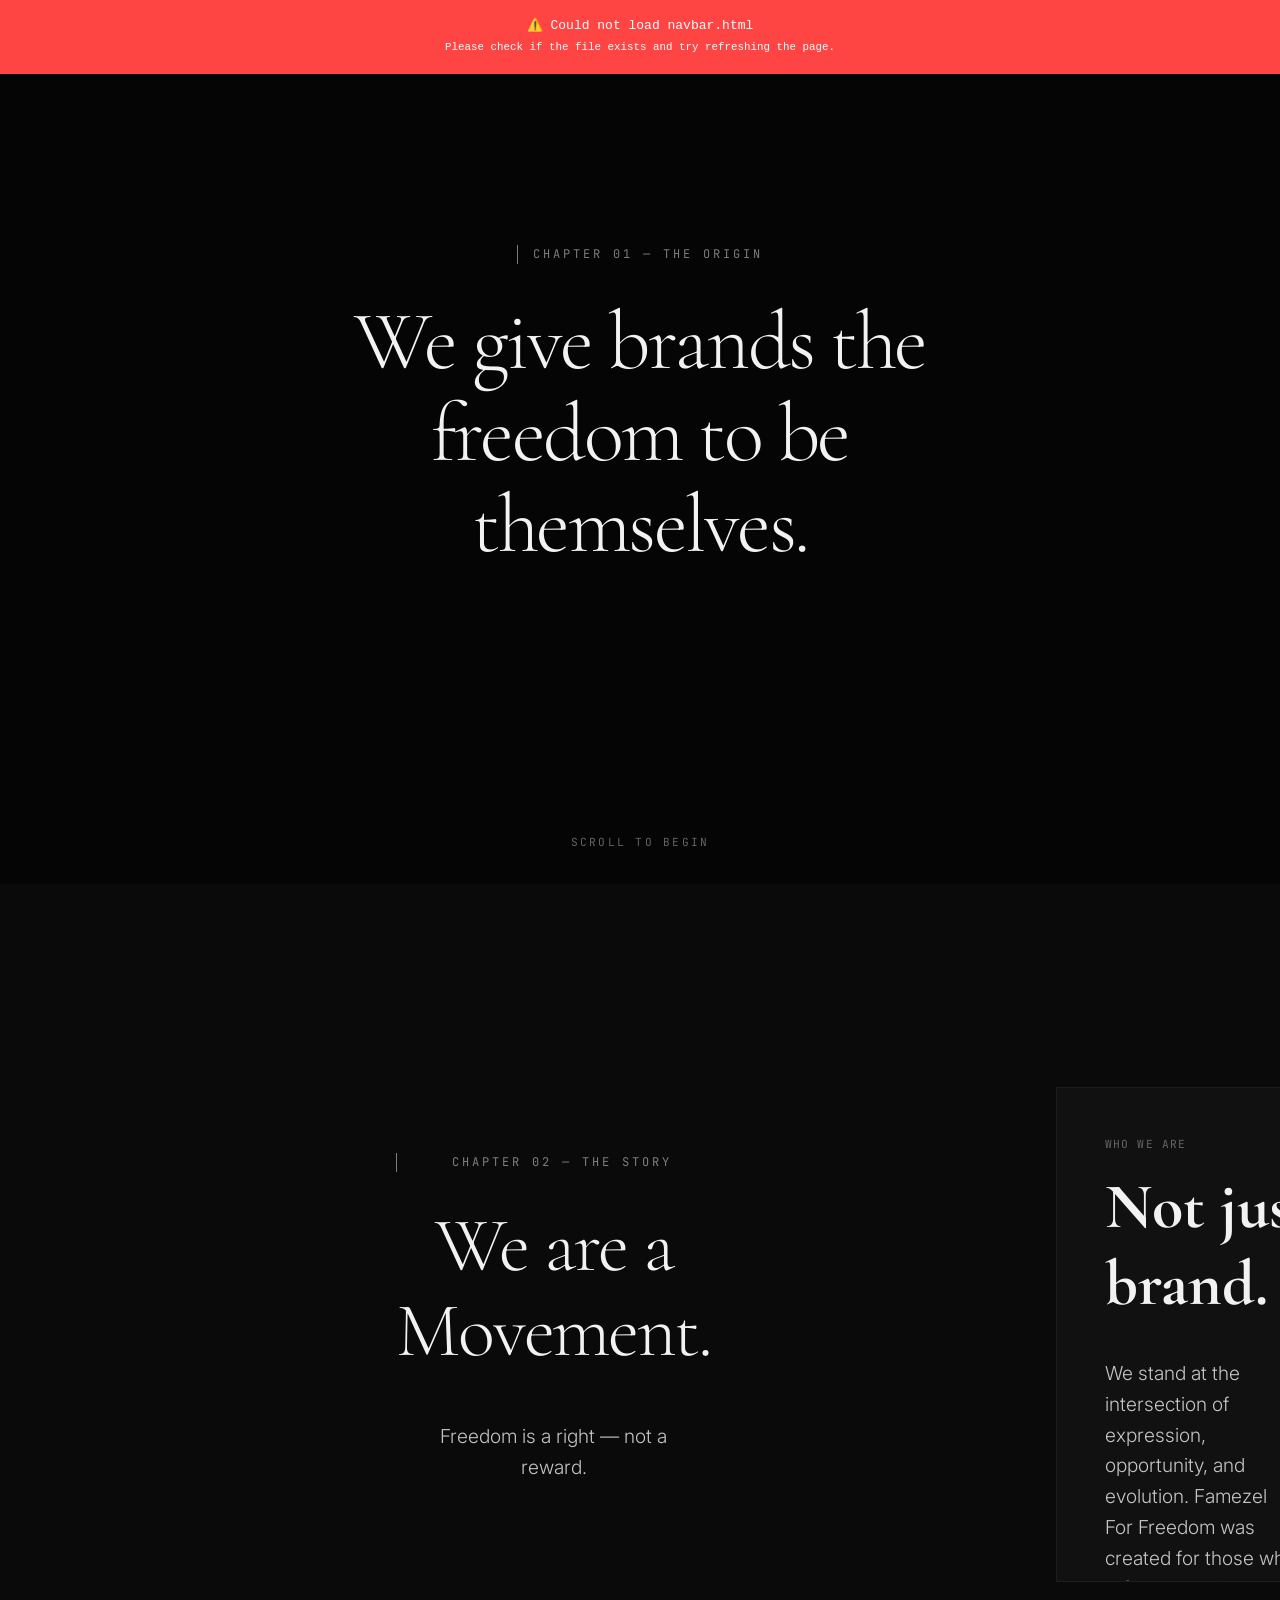
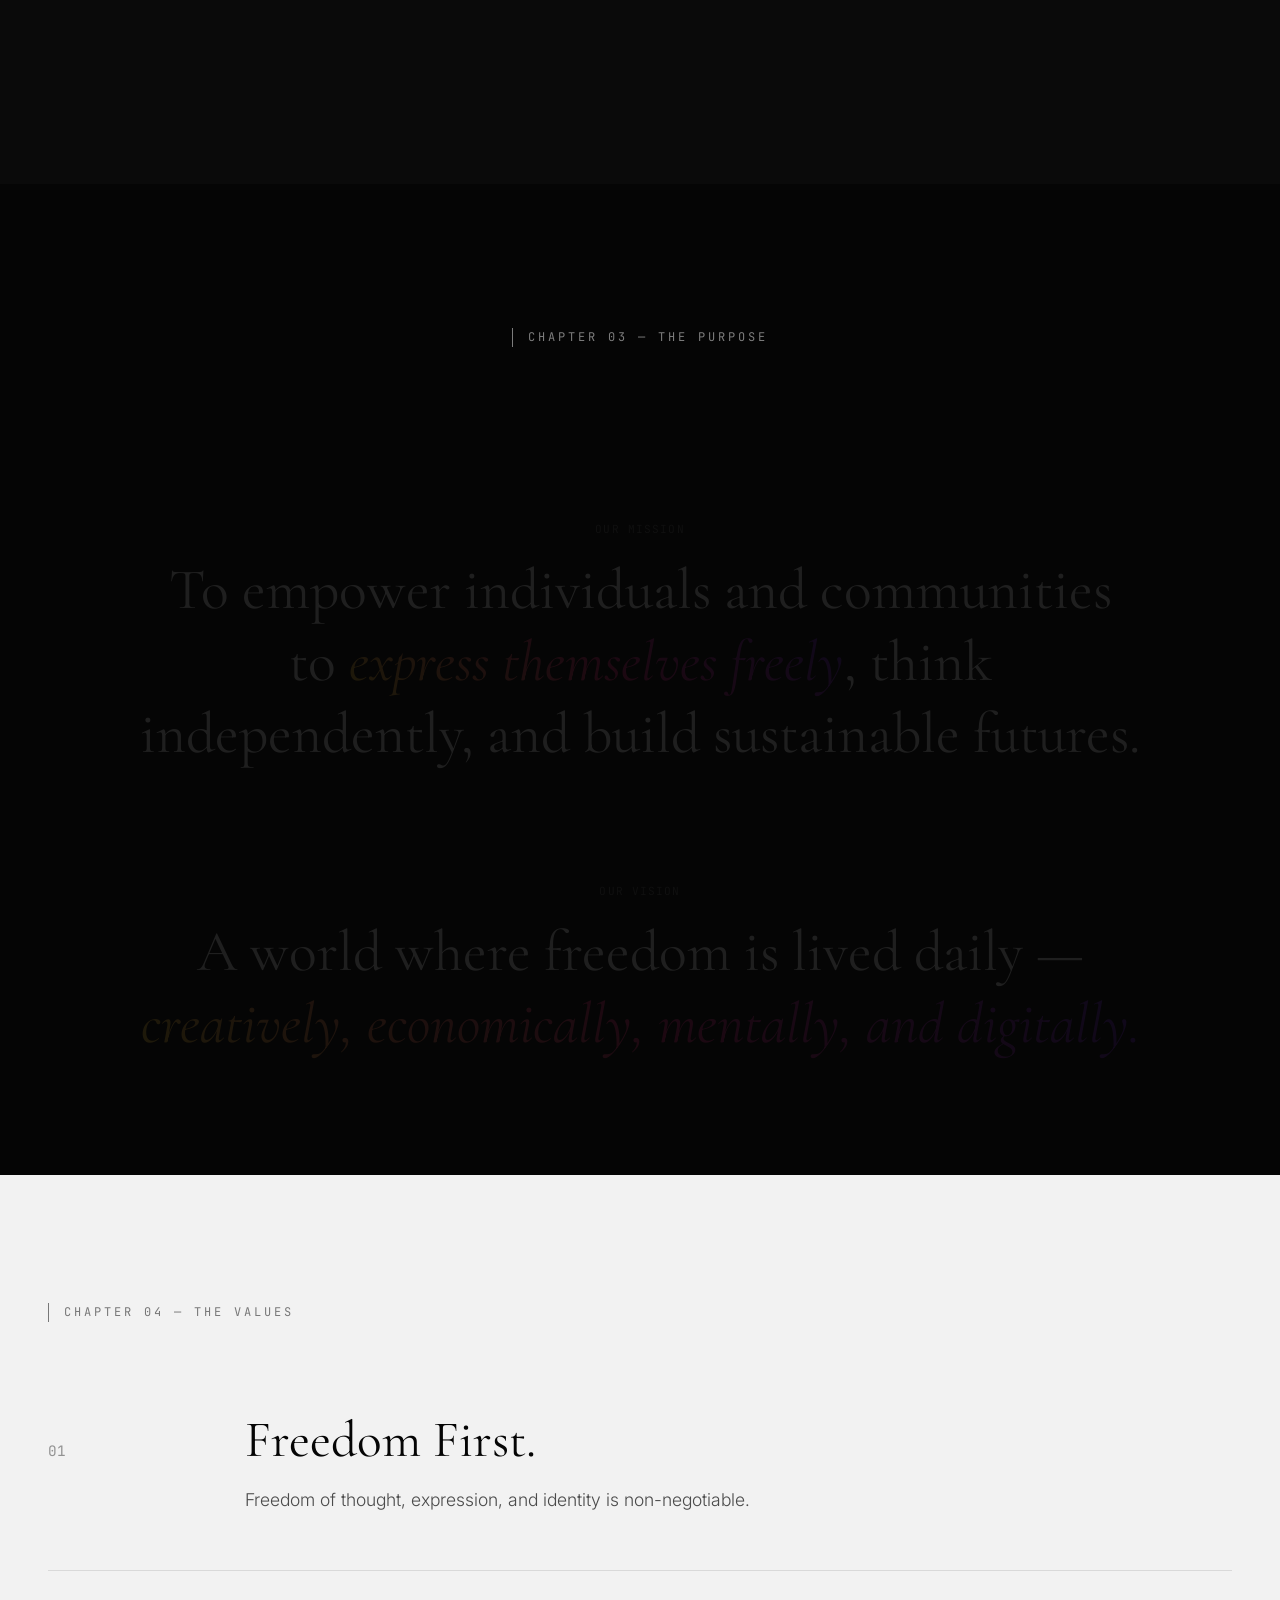
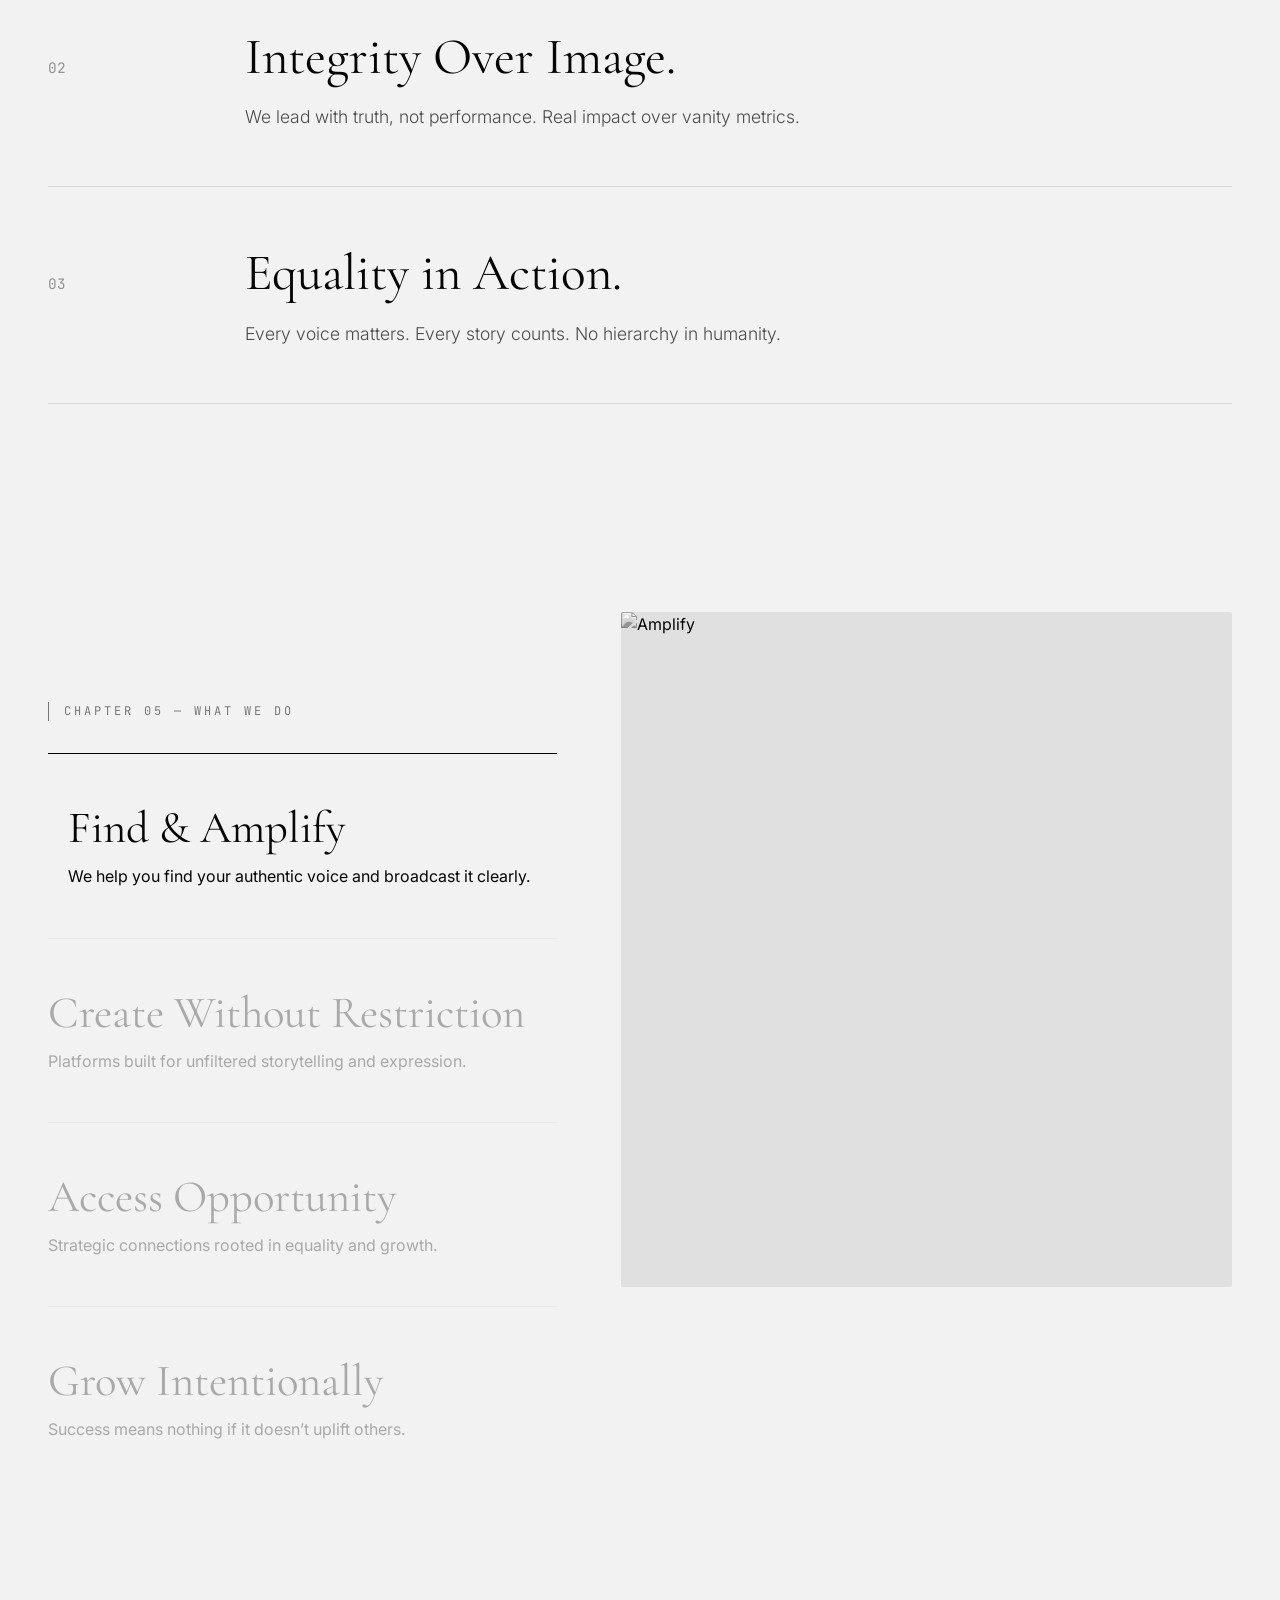
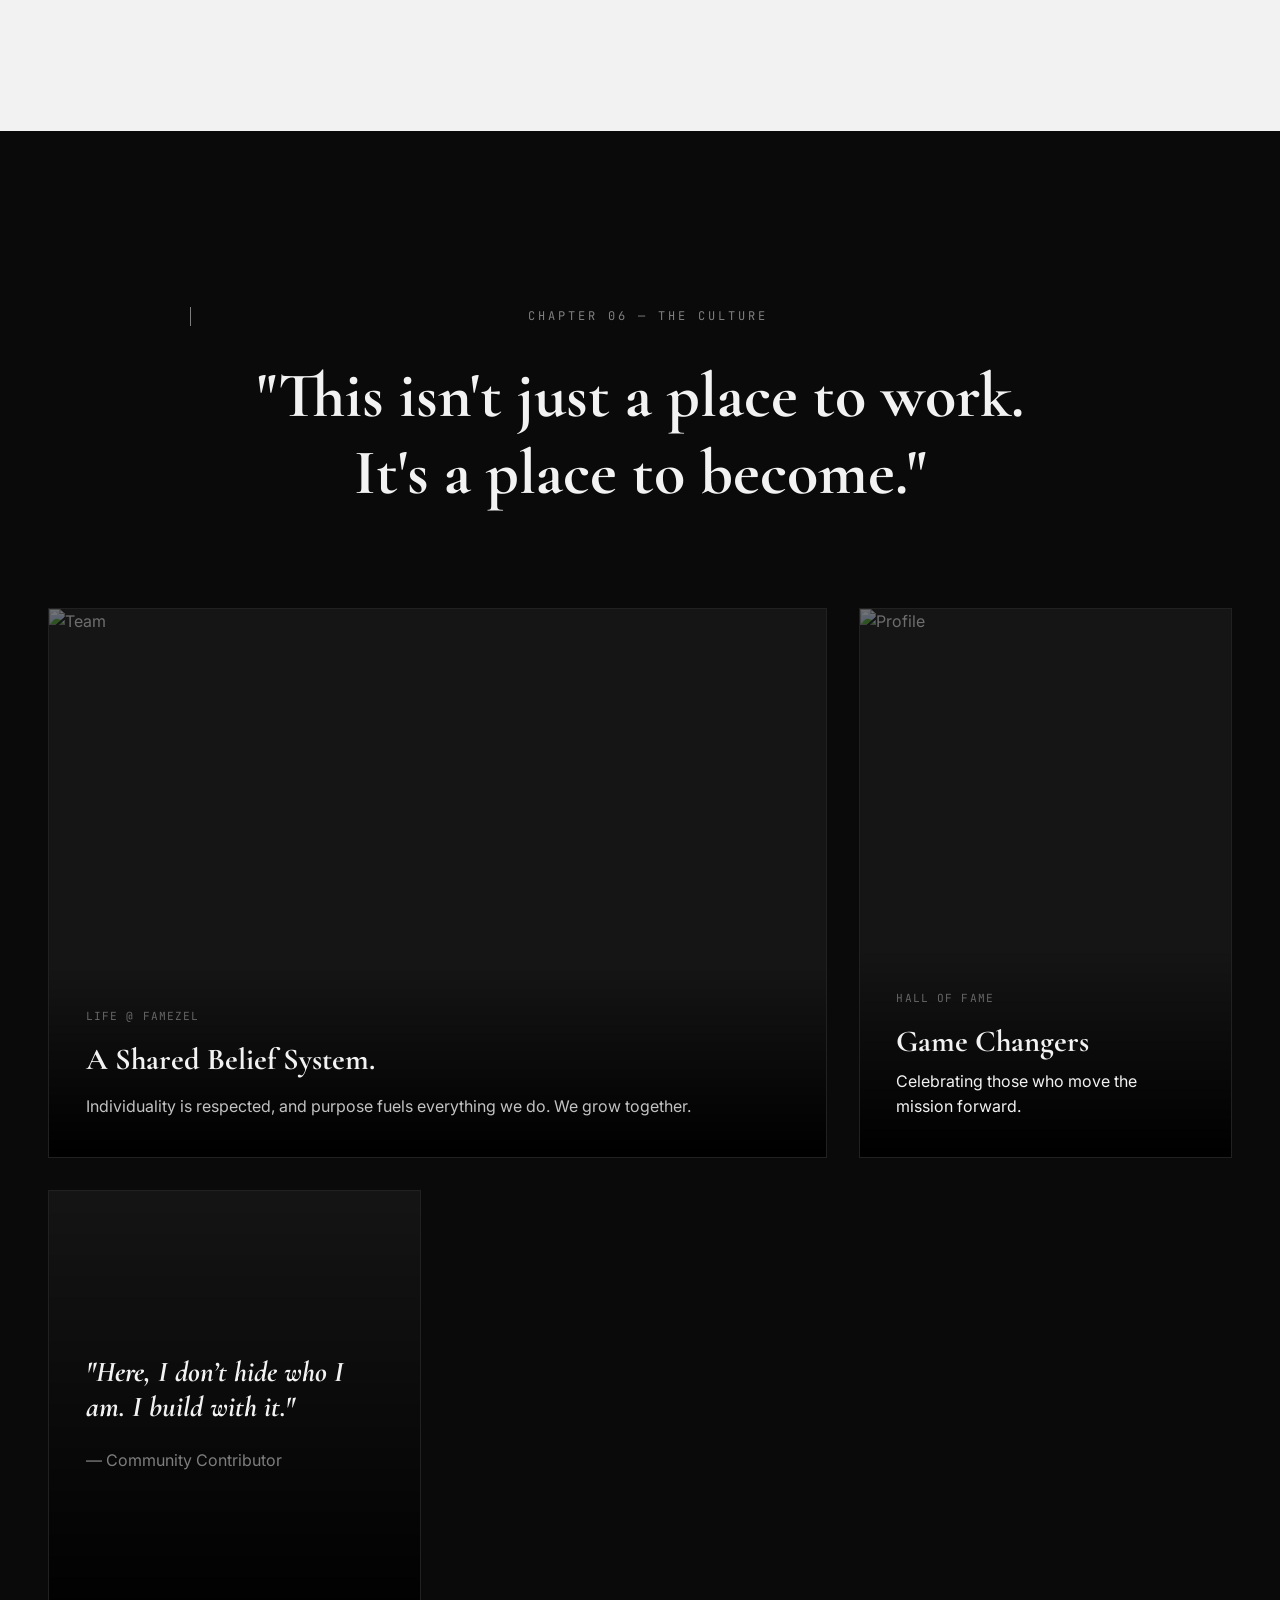
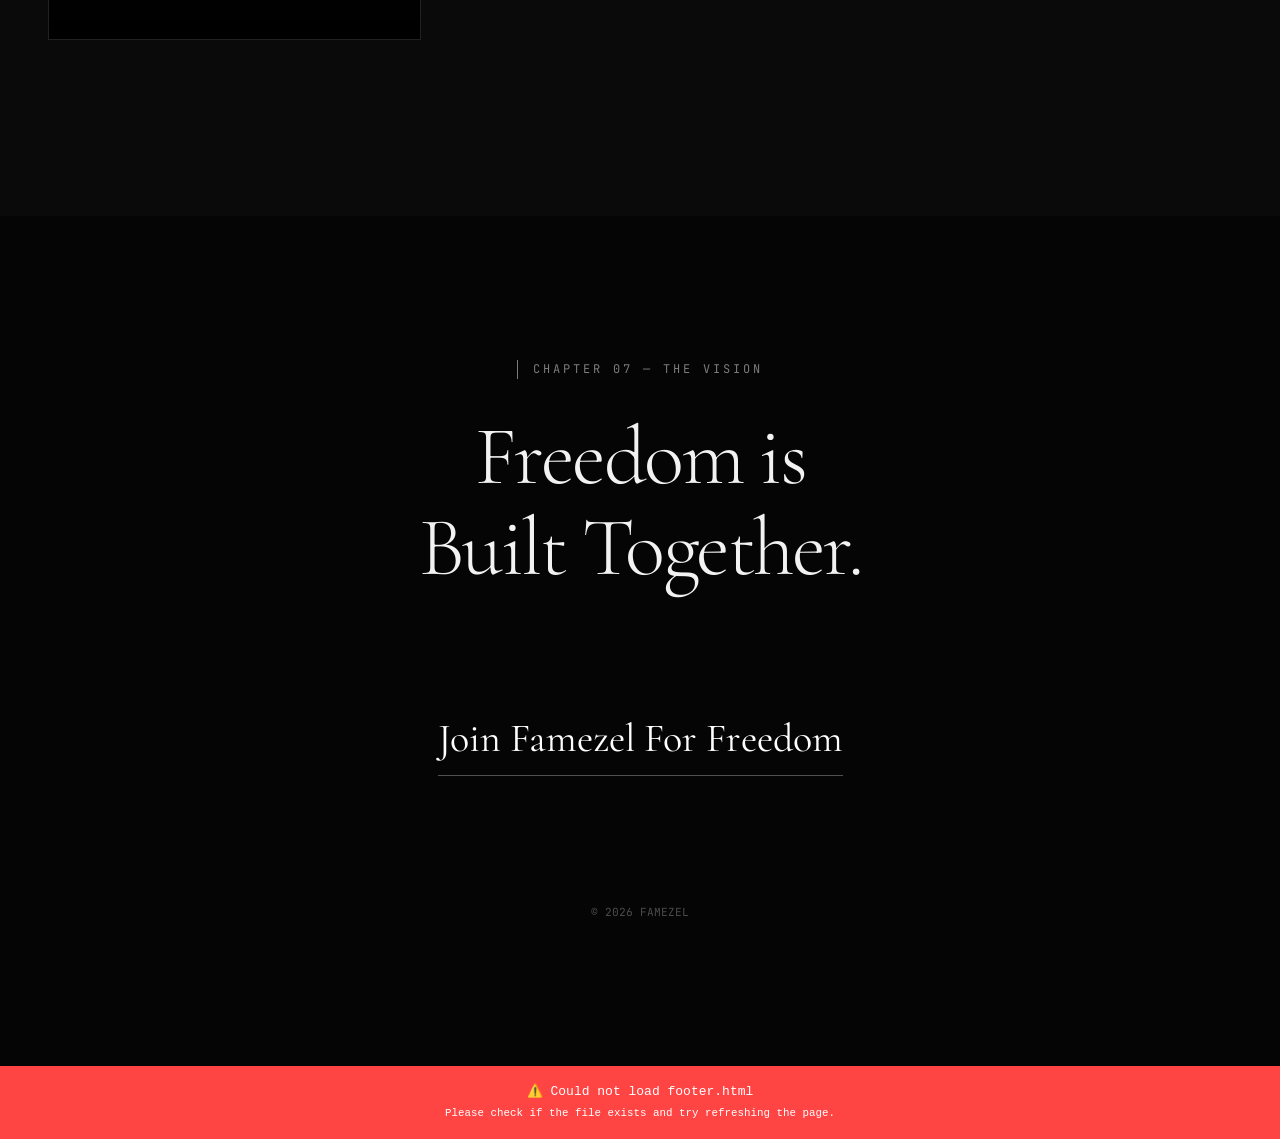
==== about.html @ 104a1f6f "Commit changes Initial website upload" ====
<!DOCTYPE html>
<html lang="en">
<head>
    <meta charset="UTF-8">
    <meta name="viewport" content="width=device-width, initial-scale=1.0">
    <title>About Us - FAMEZEL | For Freedom</title>
    <meta name="description" content="Discover Famezel's mission to empower brands with freedom of expression. Learn about our values, culture, and vision for authentic brand storytelling.">
    <meta name="keywords" content="FAMEZEL about, creative agency story, brand freedom, authentic storytelling, design philosophy, Ahmedabad creative studio">
    <meta name="author" content="FAMEZEL">
    <meta property="og:title" content="About Us - FAMEZEL | For Freedom">
    <meta property="og:description" content="Discover Famezel's mission to empower brands with freedom of expression. Learn about our values, culture, and vision for authentic brand storytelling.">
    <meta property="og:type" content="website">
    <meta property="og:url" content="https://famezel.com/About.html">
    <meta property="og:image" content="https://famezel.com/assets/og-image-about.jpg">
    <link rel="canonical" href="https://famezel.com/About.html">
    
    <!-- Unified CSS System -->
    <link rel="stylesheet" href="style.css">
    
    <!-- External Libraries -->
    <script src="https://cdnjs.cloudflare.com/ajax/libs/gsap/3.12.2/gsap.min.js"></script>
    <script src="https://cdnjs.cloudflare.com/ajax/libs/gsap/3.12.2/ScrollTrigger.min.js"></script>
    <script src="https://unpkg.com/split-type"></script>
    <script src="https://cdn.jsdelivr.net/gh/studio-freight/lenis@1.0.29/bundled/lenis.min.js"></script>
    
    <!-- Component System -->
    <script src="components.js" defer></script>

    <style>
        /* =========================================
           ABOUT PAGE SPECIFIC STYLES
           ========================================= */

        /* CH 01: HERO */
        .scene-hero { 
            min-height: 100vh;
            display: flex; 
            flex-direction: column; 
            justify-content: center; 
            align-items: center; 
            text-align: center; 
            padding: 8rem var(--gutter); 
            position: relative; 
            width: 100%;
        }

        .scroll-hint { 
            position: absolute; 
            bottom: 2rem; 
            font-family: var(--f-tech); 
            font-size: 0.7rem; 
            opacity: 0.4; 
            letter-spacing: 0.2em;
            animation: pulse 3s infinite; 
            left: 50%; 
            transform: translateX(-50%);
            width: 100%; 
            text-align: center;
        }

        @keyframes pulse { 
            0%, 100% { opacity: 0.2; } 
            50% { opacity: 0.6; } 
        }

        /* CH 02: STORY (HORIZONTAL SCROLL) */
        .scene-story {
            height: 100vh;
            width: 100%;
            overflow: hidden;
            background-color: var(--c-void-depth);
            display: flex; 
            align-items: center; 
            position: relative;
        }

        .story-track { 
            display: flex; 
            flex-wrap: nowrap; 
            height: 100%; 
            align-items: center; 
            will-change: transform; 
            padding-left: 15vw;
            padding-right: 15vw; 
        }
        
        .story-card {
            width: 60vw;
            max-width: 900px; 
            height: 60vh; 
            margin-right: 10vw;
            display: grid; 
            grid-template-columns: 1fr 1fr;
            background: #111; 
            border: 1px solid rgba(255,255,255,0.05);
            flex-shrink: 0; 
            position: relative; 
            overflow: hidden;
        }

        .story-card.intro { 
            width: 70vw; 
            background: transparent; 
            border: none; 
            grid-template-columns: 1fr; 
            text-align: center; 
            display: flex; 
            flex-direction: column; 
            justify-content: center; 
            align-items: center; 
        }
        
        .story-txt { 
            padding: 4rem; 
            display: flex; 
            flex-direction: column; 
            justify-content: center; 
            z-index: 2; 
            position: relative; 
        }

        .story-img-wrap { 
            position: relative; 
            width: 100%; 
            height: 100%; 
            overflow: hidden; 
        }

        .story-img { 
            width: 100%; 
            height: 100%; 
            object-fit: cover; 
            filter: grayscale(1) brightness(0.8) contrast(1.1); 
            opacity: 0.8; 
            transition: transform 1.5s var(--ease-cinematic), filter 1s ease; 
        }

        .story-card:hover .story-img { 
            transform: scale(1.05); 
            filter: grayscale(0) brightness(1); 
        }

        .tag { 
            font-family: var(--f-tech); 
            font-size: 0.7rem; 
            color: #666; 
            margin-bottom: 1rem; 
            display: block; 
            letter-spacing: 0.1em; 
        }

        /* CH 03: MISSION */
        .scene-mission {
            position: relative; 
            padding: 10rem var(--gutter); 
            background: var(--c-void);
            display: flex; 
            flex-direction: column; 
            align-items: center; 
            gap: 8rem;
        }

        .mission-block { 
            max-width: 1000px; 
            text-align: center; 
            opacity: 0.1; 
            transition: opacity 1s ease; 
            transform: translateY(30px); 
            width: 100%; 
        }

        .mission-block.active { 
            opacity: 1; 
            transform: translateY(0); 
        }

        .big-quote { 
            font-family: var(--f-header); 
            font-size: clamp(1.8rem, 4.5vw, 5rem); 
            line-height: 1.25; 
            color: #fff; 
        }

        .big-quote span { 
            background: var(--ig-gradient);
            -webkit-background-clip: text;
            -webkit-text-fill-color: transparent;
            background-clip: text;
            font-style: italic; 
        }

        /* LIGHT WRAPPER */
        .light-wrapper { 
            background-color: var(--c-paper); 
            color: var(--c-ink); 
            position: relative; 
            z-index: 2; 
        }

        /* CH 04: VALUES */
        .scene-values { 
            padding: 8rem var(--gutter); 
            position: relative; 
        }

        .value-list { 
            max-width: var(--site-width); 
            margin: 0 auto; 
        }

        .value-item {
            padding: 4rem 0; 
            border-bottom: 1px solid rgba(0,0,0,0.1);
            display: grid; 
            grid-template-columns: 0.5fr 3fr; 
            align-items: baseline;
            transition: all 0.4s ease; 
            cursor: default;
        }

        .value-item:hover { 
            transform: translateX(10px); 
        }

        .num { 
            font-family: var(--f-tech); 
            font-size: 0.9rem; 
            opacity: 0.4; 
        }

        .value-title { 
            font-family: var(--f-header); 
            font-size: clamp(2rem, 5vw, 4rem); 
            line-height: 1.2; 
            margin-bottom: 1rem; 
            font-weight: 400; 
        }

        .value-desc { 
            font-size: 1.1rem; 
            max-width: 600px; 
            opacity: 0.7; 
            line-height: 1.5; 
            font-weight: 300; 
        }

        /* CH 05: SERVICES */
        .scene-services { 
            padding: 5rem var(--gutter) 15rem var(--gutter); 
            position: relative; 
        }

        .service-layout { 
            display: grid; 
            grid-template-columns: 1fr 1.2fr; 
            gap: 4rem; 
            max-width: var(--site-width); 
            margin: 0 auto; 
        }

        .service-visuals { 
            position: sticky; 
            top: 15vh; 
            height: 75vh; 
            width: 100%; 
            background: #e0e0e0; 
            overflow: hidden; 
            border-radius: 2px; 
        }

        .service-img-target { 
            width: 100%; 
            height: 100%; 
            object-fit: cover; 
            filter: grayscale(1); 
            opacity: 0; 
            transform: scale(1.1); 
            transition: opacity 0.6s ease, transform 1.2s ease; 
            position: absolute; 
            top:0; 
            left:0; 
        }

        .service-img-target.active { 
            opacity: 1; 
            transform: scale(1); 
        }

        .service-list { 
            padding-top: 10vh; 
        }

        .service-row { 
            padding: 3rem 0; 
            border-top: 1px solid rgba(0,0,0,0.1); 
            cursor: pointer; 
            opacity: 0.3; 
            transition: all 0.4s ease; 
        }

        .service-row:hover, 
        .service-row.active { 
            opacity: 1; 
            padding-left: 20px; 
            border-top-color: #000; 
        }

        .service-row h3 { 
            font-family: var(--f-header); 
            font-size: clamp(1.8rem, 3.5vw, 3.2rem); 
            margin-bottom: 0.5rem; 
            font-weight: 400; 
            line-height: 1.2; 
        }

        /* CH 06: CULTURE */
        .scene-culture { 
            background: var(--c-void-depth); 
            color: var(--c-paper); 
            padding: 12rem var(--gutter); 
            position: relative; 
        }

        .culture-intro { 
            text-align: center; 
            margin-bottom: 6rem; 
            max-width: 900px; 
            margin-left: auto; 
            margin-right: auto; 
        }

        .culture-grid { 
            display: grid; 
            grid-template-columns: repeat(auto-fit, minmax(300px, 1fr)); 
            gap: 2rem; 
            max-width: var(--site-width); 
            margin: 0 auto; 
        }

        .culture-card {
            background: #151515; 
            position: relative; 
            overflow: hidden;
            border: 1px solid rgba(255,255,255,0.05); 
            min-height: 500px;
            display: flex; 
            flex-direction: column; 
            justify-content: flex-end;
            transition: border-color 0.3s;
        }

        .culture-card:hover { 
            border-color: rgba(255,255,255,0.2); 
        }

        .culture-card.large { 
            grid-column: span 2; 
            min-height: 600px; 
        }

        .culture-bg { 
            position: absolute; 
            top:0; 
            left:0; 
            width:100%; 
            height:100%; 
            object-fit: cover; 
            opacity: 0.4; 
            transition: transform 1s var(--ease-cinematic), opacity 0.3s; 
        }

        .culture-card:hover .culture-bg { 
            transform: scale(1.03); 
            opacity: 0.6; 
        }

        .culture-content { 
            position: relative; 
            z-index: 2; 
            padding: 2.5rem; 
            background: linear-gradient(to top, #000, transparent); 
        }

        .culture-content h3 { 
            font-family: var(--f-header); 
            font-size: 2rem; 
            margin-bottom: 0.5rem; 
            line-height: 1.2; 
        }

        /* CH 07: VISION */
        .scene-vision { 
            min-height: 90vh; 
            display: flex; 
            flex-direction: column; 
            justify-content: center; 
            align-items: center; 
            text-align: center; 
            padding: 4rem var(--gutter); 
        }

        .footer-link { 
            color: #fff; 
            font-family: var(--f-header); 
            font-size: clamp(2rem, 4vw, 2.5rem); 
            text-decoration: none; 
            border-bottom: 1px solid rgba(255,255,255,0.3); 
            padding-bottom: 5px; 
            transition: all 0.5s var(--ease-cinematic); 
            display: inline-block;
        }

        .footer-link:hover { 
            border-bottom-color: #fff; 
            opacity: 0.8; 
            letter-spacing: 0.05em; 
            font-style: italic; 
            background: var(--ig-gradient);
            -webkit-background-clip: text;
            -webkit-text-fill-color: transparent;
            background-clip: text;
        }

        /* =========================================
           COMPREHENSIVE RESPONSIVE DESIGN
           ========================================= */

        /* Small Mobile Devices (320px - 480px) */
        @media (max-width: 480px) {
            .scene-hero {
                min-height: 80vh;
                padding: 4rem 1rem;
            }
            
            /* Story Section - Stack Vertically on Mobile */
            .scene-story {
                height: auto; 
                min-height: auto;
                overflow: visible;
                display: block;
                padding: 3rem 1rem;
            }

            .story-track {
                flex-direction: column;
                padding-left: 0;
                padding-right: 0;
                height: auto;
                width: 100%;
                gap: 2.5rem;
                display: block; 
            }

            .story-card {
                width: 100%;
                max-width: 100%;
                height: auto;
                min-height: 50vh;
                margin-right: 0;
                margin-bottom: 2.5rem;
                grid-template-columns: 1fr;
                border: 1px solid rgba(255,255,255,0.1);
            }

            .story-card.intro { 
                width: 100%;
                margin-bottom: 2.5rem; 
                min-height: auto; 
            }

            .story-img-wrap { 
                height: 200px; 
                order: -1; 
            }

            .story-txt { 
                padding: 1.5rem; 
            }

            /* Mission */
            .scene-mission { 
                gap: 4rem; 
                padding: 4rem 1rem; 
            }

            /* Values */
            .value-item { 
                grid-template-columns: 1fr; 
                gap: 0.8rem; 
                padding: 2rem 0; 
            }

            .num { 
                margin-bottom: 0.4rem; 
            }

            .value-title {
                font-size: clamp(1.5rem, 6vw, 2.5rem);
            }

            .value-desc {
                font-size: 1rem;
                line-height: 1.4;
            }

            /* Services */
            .service-layout { 
                grid-template-columns: 1fr; 
            }

            .service-visuals { 
                display: none; 
            }

            .service-list { 
                padding-top: 0; 
            }

            .service-row { 
                padding-left: 0 !important; 
                padding: 2rem 0;
            }
            
            /* Culture */
            .scene-culture {
                padding: 6rem 1rem;
            }

            .culture-grid { 
                grid-template-columns: 1fr; 
                gap: 1.5rem;
            }

            .culture-card.large { 
                grid-column: span 1; 
                min-height: 350px; 
            }

            .culture-card { 
                min-height: 300px; 
            }

            .culture-content {
                padding: 1.5rem;
            }

            .culture-content h3 {
                font-size: 1.5rem;
            }

            /* Footer */
            .scene-vision { 
                min-height: 60vh;
                padding: 4rem 1rem;
            }
        }

        /* Standard Mobile (481px - 768px) */
        @media (min-width: 481px) and (max-width: 768px) {
            .scene-hero {
                min-height: 85vh;
                padding: 5rem 1.5rem;
            }
            
            /* Story Section - Stack Vertically on Mobile */
            .scene-story {
                height: auto; 
                min-height: auto;
                overflow: visible;
                display: block;
                padding: 4rem 1.5rem;
            }

            .story-track {
                flex-direction: column;
                padding-left: 0;
                padding-right: 0;
                height: auto;
                width: 100%;
                gap: 3rem;
                display: block; 
            }

            .story-card {
                width: 100%;
                max-width: 100%;
                height: auto;
                min-height: 55vh;
                margin-right: 0;
                margin-bottom: 3rem;
                grid-template-columns: 1fr;
                border: 1px solid rgba(255,255,255,0.1);
            }

            .story-card.intro { 
                width: 100%;
                margin-bottom: 3rem; 
                min-height: auto; 
            }

            .story-img-wrap { 
                height: 250px; 
                order: -1; 
            }

            .story-txt { 
                padding: 2rem; 
            }

            /* Mission */
            .scene-mission { 
                gap: 5rem; 
                padding: 6rem 1.5rem; 
            }

            /* Values */
            .value-item { 
                grid-template-columns: 1fr; 
                gap: 1rem; 
                padding: 2.5rem 0; 
            }

            .num { 
                margin-bottom: 0.5rem; 
            }

            .value-title {
                font-size: clamp(1.8rem, 5vw, 3rem);
            }

            .value-desc {
                font-size: 1.05rem;
                line-height: 1.5;
            }

            /* Services */
            .service-layout { 
                grid-template-columns: 1fr; 
            }

            .service-visuals { 
                display: none; 
            }

            .service-list { 
                padding-top: 0; 
            }

            .service-row { 
                padding-left: 0 !important; 
                padding: 2.5rem 0;
            }
            
            /* Culture */
            .scene-culture {
                padding: 8rem 1.5rem;
            }

            .culture-grid { 
                grid-template-columns: 1fr; 
                gap: 2rem;
            }

            .culture-card.large { 
                grid-column: span 1; 
                min-height: 400px; 
            }

            .culture-card { 
                min-height: 350px; 
            }

            .culture-content {
                padding: 2rem;
            }

            .culture-content h3 {
                font-size: 1.7rem;
            }

            /* Footer */
            .scene-vision { 
                min-height: 65vh;
                padding: 6rem 1.5rem;
            }
        }

        /* Tablets Portrait (769px - 1024px) */
        @media (min-width: 769px) and (max-width: 1024px) {
            .scene-hero {
                min-height: 88vh;
                padding: 6rem 2rem;
            }
            
            /* Story Section - Stack Vertically on Mobile */
            .scene-story {
                height: auto; 
                min-height: auto;
                overflow: visible;
                display: block;
                padding: 5rem 2rem;
            }

            .story-track {
                flex-direction: column;
                padding-left: 0;
                padding-right: 0;
                height: auto;
                width: 100%;
                gap: 3.5rem;
                display: block; 
            }

            .story-card {
                width: 100%;
                max-width: 100%;
                height: auto;
                min-height: 58vh;
                margin-right: 0;
                margin-bottom: 3.5rem;
                grid-template-columns: 1fr;
                border: 1px solid rgba(255,255,255,0.1);
            }

            .story-card.intro { 
                width: 100%;
                margin-bottom: 3.5rem; 
                min-height: auto; 
            }

            .story-img-wrap { 
                height: 280px; 
                order: -1; 
            }

            .story-txt { 
                padding: 2.5rem; 
            }

            /* Mission */
            .scene-mission { 
                gap: 6rem; 
                padding: 8rem 2rem; 
            }

            /* Values */
            .value-item { 
                grid-template-columns: 1fr; 
                gap: 1.2rem; 
                padding: 3rem 0; 
            }

            .num { 
                margin-bottom: 0.6rem; 
            }

            .value-title {
                font-size: clamp(2rem, 4.5vw, 3.5rem);
            }

            .value-desc {
                font-size: 1.08rem;
                line-height: 1.5;
            }

            /* Services */
            .service-layout { 
                grid-template-columns: 1fr; 
            }

            .service-visuals { 
                display: none; 
            }

            .service-list { 
                padding-top: 0; 
            }

            .service-row { 
                padding-left: 0 !important; 
                padding: 2.8rem 0;
            }
            
            /* Culture */
            .scene-culture {
                padding: 10rem 2rem;
            }

            .culture-grid { 
                grid-template-columns: repeat(2, 1fr); 
                gap: 2.5rem;
            }

            .culture-card.large { 
                grid-column: span 2; 
                min-height: 450px; 
            }

            .culture-card { 
                min-height: 380px; 
            }

            .culture-content {
                padding: 2.2rem;
            }

            .culture-content h3 {
                font-size: 1.8rem;
            }

            /* Footer */
            .scene-vision { 
                min-height: 70vh;
                padding: 8rem 2rem;
            }
        }

        /* Tablets Landscape & Small Laptops (1025px - 1440px) */
        @media (min-width: 1025px) and (max-width: 1440px) {
            .scene-hero {
                min-height: 90vh;
                padding: 7rem 3rem;
            }
            
            /* Story Section - Horizontal scroll enabled */
            .scene-story {
                height: 100vh;
                overflow: hidden;
                display: flex;
                padding: 0;
            }

            .story-track {
                display: flex;
                flex-wrap: nowrap;
                height: 100%;
                align-items: center;
                padding-left: 12vw;
                padding-right: 12vw;
            }

            .story-card {
                width: 55vw;
                max-width: 800px;
                height: 55vh;
                margin-right: 8vw;
                grid-template-columns: 1fr 1fr;
                margin-bottom: 0;
            }

            .story-card.intro { 
                width: 65vw;
                grid-template-columns: 1fr;
                margin-bottom: 0;
            }

            .story-img-wrap { 
                height: 100%; 
                order: 0; 
            }

            .story-txt { 
                padding: 3rem; 
            }

            /* Mission */
            .scene-mission { 
                gap: 7rem; 
                padding: 9rem 3rem; 
            }

            /* Values */
            .value-item { 
                grid-template-columns: 0.5fr 3fr; 
                gap: 2rem; 
                padding: 3.5rem 0; 
            }

            .num { 
                margin-bottom: 0; 
            }

            .value-title {
                font-size: clamp(2.2rem, 4vw, 3.8rem);
            }

            .value-desc {
                font-size: 1.1rem;
                line-height: 1.5;
            }

            /* Services */
            .service-layout { 
                grid-template-columns: 1fr 1.2fr; 
            }

            .service-visuals { 
                display: block; 
            }

            .service-list { 
                padding-top: 10vh; 
            }

            .service-row { 
                padding: 3rem 0;
            }
            
            /* Culture */
            .scene-culture {
                padding: 11rem 3rem;
            }

            .culture-grid { 
                grid-template-columns: repeat(auto-fit, minmax(280px, 1fr)); 
                gap: 2rem;
            }

            .culture-card.large { 
                grid-column: span 2; 
                min-height: 550px; 
            }

            .culture-card { 
                min-height: 450px; 
            }

            .culture-content {
                padding: 2.3rem;
            }

            .culture-content h3 {
                font-size: 1.9rem;
            }

            /* Footer */
            .scene-vision { 
                min-height: 75vh;
                padding: 9rem 3rem;
            }
        }

        /* Large Desktops & Wide Screens (1441px+) */
        @media (min-width: 1441px) {
            .scene-hero {
                min-height: 100vh;
                padding: 8rem 4rem;
            }
            
            /* Story Section - Full horizontal scroll */
            .scene-story {
                height: 100vh;
                overflow: hidden;
                display: flex;
                padding: 0;
            }

            .story-track {
                display: flex;
                flex-wrap: nowrap;
                height: 100%;
                align-items: center;
                padding-left: 15vw;
                padding-right: 15vw;
            }

            .story-card {
                width: 60vw;
                max-width: 900px;
                height: 60vh;
                margin-right: 10vw;
                grid-template-columns: 1fr 1fr;
                margin-bottom: 0;
            }

            .story-card.intro { 
                width: 70vw;
                grid-template-columns: 1fr;
                margin-bottom: 0;
            }

            .story-img-wrap { 
                height: 100%; 
                order: 0; 
            }

            .story-txt { 
                padding: 4rem; 
            }

            /* Mission */
            .scene-mission { 
                gap: 8rem; 
                padding: 10rem 4rem; 
            }

            /* Values */
            .value-item { 
                grid-template-columns: 0.5fr 3fr; 
                gap: 2rem; 
                padding: 4rem 0; 
            }

            .num { 
                margin-bottom: 0; 
            }

            .value-title {
                font-size: clamp(2.5rem, 4vw, 4rem);
            }

            .value-desc {
                font-size: 1.1rem;
                line-height: 1.5;
            }

            /* Services */
            .service-layout { 
                grid-template-columns: 1fr 1.2fr; 
            }

            .service-visuals { 
                display: block; 
            }

            .service-list { 
                padding-top: 10vh; 
            }

            .service-row { 
                padding: 3rem 0;
            }
            
            /* Culture */
            .scene-culture {
                padding: 12rem 4rem;
            }

            .culture-grid { 
                grid-template-columns: repeat(auto-fit, minmax(300px, 1fr)); 
                gap: 2rem;
            }

            .culture-card.large { 
                grid-column: span 2; 
                min-height: 600px; 
            }

            .culture-card { 
                min-height: 500px; 
            }

            .culture-content {
                padding: 2.5rem;
            }

            .culture-content h3 {
                font-size: 2rem;
            }

            /* Footer */
            .scene-vision { 
                min-height: 80vh;
                padding: 10rem 4rem;
            }
        }

        /* Legacy Support - MOBILE RESPONSIVE */
        @media (max-width: 1024px) {
            /* Story Section - Stack Vertically on Mobile */
            .scene-story {
                height: auto; 
                min-height: auto;
                overflow: visible;
                display: block;
                padding: 4rem var(--gutter);
            }

            .story-track {
                flex-direction: column;
                padding-left: 0;
                padding-right: 0;
                height: auto;
                width: 100%;
                gap: 4rem;
                display: block; 
            }

            .story-card {
                width: 100%;
                max-width: 100%;
                height: auto;
                min-height: 60vh;
                margin-right: 0;
                margin-bottom: 4rem;
                grid-template-columns: 1fr;
                border: 1px solid rgba(255,255,255,0.1);
            }

            .story-card.intro { 
                width: 100%;
                margin-bottom: 4rem; 
                min-height: auto; 
            }

            .story-img-wrap { 
                height: 300px; 
                order: -1; 
            }

            .story-txt { 
                padding: 2rem; 
            }

            /* Mission */
            .scene-mission { 
                gap: 6rem; 
                padding: 6rem var(--gutter); 
            }

            /* Values */
            .value-item { 
                grid-template-columns: 1fr; 
                gap: 1rem; 
                padding: 3rem 0; 
            }

            .num { 
                margin-bottom: 0.5rem; 
            }

            /* Services */
            .service-layout { 
                grid-template-columns: 1fr; 
            }

            .service-visuals { 
                display: none; 
            }

            .service-list { 
                padding-top: 0; 
            }

            .service-row { 
                padding-left: 0 !important; 
            }
            
            /* Culture */
            .culture-grid { 
                grid-template-columns: 1fr; 
            }

            .culture-card.large { 
                grid-column: span 1; 
                min-height: 450px; 
            }

            .culture-card { 
                min-height: 400px; 
            }

            /* Footer */
            .scene-vision { 
                min-height: 70vh; 
            }
        }
    </style>
</head>
<body>

    <canvas id="dust-canvas"></canvas>

    <main>

        <section class="scene-hero" id="hero">
            <div class="chapter-marker">Chapter 01 — The Origin</div>
            <h1 class="h-hero split-lines parallax-text">We give brands the<br>freedom to be<br>themselves.</h1>
            <div class="p-lead fade-up" style="margin-top: 2rem;">
                <p>Famezel For Freedom exists to challenge limits, unlock voices, and build a future where identity, creativity, and purpose are never compromised.</p>
            </div>
            <div class="scroll-hint">SCROLL TO BEGIN</div>
        </section>

        <section class="scene-story" id="story">
            <div class="story-track">
                <div class="story-card intro">
                    <div>
                        <div class="chapter-marker">Chapter 02 — The Story</div>
                        <h2 class="h-hero" style="font-size: clamp(3rem, 6vw, 5rem);">We are a<br>Movement.</h2>
                        <p class="p-lead" style="margin: 2rem auto;">Freedom is a right — not a reward.</p>
                    </div>
                </div>
                <div class="story-card">
                    <div class="story-txt">
                        <span class="tag">WHO WE ARE</span>
                        <h3 class="h-sub">Not just a brand.</h3>
                        <p class="p-lead" style="margin:0;">We stand at the intersection of expression, opportunity, and evolution. Famezel For Freedom was created for those who refuse to shrink themselves to fit broken systems.</p>
                    </div>
                    <div class="story-img-wrap">
                        <img src="https://images.unsplash.com/photo-1515462277126-2dd0c162007a?q=80&w=2576&auto=format&fit=crop" class="story-img" alt="Who We Are">
                    </div>
                </div>
                <div class="story-card">
                    <div class="story-txt">
                        <span class="tag">THE JOURNEY</span>
                        <h3 class="h-sub">It started as a question.</h3>
                        <p class="p-lead" style="margin:0;">Why do so many voices go unheard? Why is creativity boxed in? What began as an idea grew into a purpose-driven movement where authenticity is currency.</p>
                    </div>
                    <div class="story-img-wrap">
                        <img src="https://images.unsplash.com/photo-1470115636492-6d2b56f9146d?q=80&w=2670&auto=format&fit=crop" class="story-img" alt="The Journey">
                    </div>
                </div>
            </div>
        </section>

        <section class="scene-mission">
            <div class="chapter-marker">Chapter 03 — The Purpose</div>
            <div class="mission-block">
                <span class="tag">OUR MISSION</span>
                <p class="big-quote">To empower individuals and communities to <span>express themselves freely</span>, think independently, and build sustainable futures.</p>
            </div>
            <div class="mission-block">
                <span class="tag">OUR VISION</span>
                <p class="big-quote">A world where freedom is lived daily — <span>creatively, economically, mentally, and digitally.</span></p>
            </div>
        </section>

        <div class="light-wrapper" id="light-zone">
            
            <section class="scene-values" id="values">
                <div class="chapter-marker" style="color: #000; border-color: #000;">Chapter 04 — The Values</div>
                <div class="value-list">
                    <div class="value-item">
                        <div class="num">01</div>
                        <div>
                            <h3 class="value-title">Freedom First.</h3>
                            <p class="value-desc">Freedom of thought, expression, and identity is non-negotiable.</p>
                        </div>
                    </div>
                    <div class="value-item">
                        <div class="num">02</div>
                        <div>
                            <h3 class="value-title">Integrity Over Image.</h3>
                            <p class="value-desc">We lead with truth, not performance. Real impact over vanity metrics.</p>
                        </div>
                    </div>
                    <div class="value-item">
                        <div class="num">03</div>
                        <div>
                            <h3 class="value-title">Equality in Action.</h3>
                            <p class="value-desc">Every voice matters. Every story counts. No hierarchy in humanity.</p>
                        </div>
                    </div>
                </div>
            </section>

            <section class="scene-services" id="services">
                <div class="service-layout">
                    <div class="service-list">
                        <div class="chapter-marker" style="color: #000; border-color: #000;">Chapter 05 — What We Do</div>
                        <div class="service-row active" onmouseenter="changeImage(0)">
                            <h3>Find & Amplify</h3>
                            <p>We help you find your authentic voice and broadcast it clearly.</p>
                        </div>
                        <div class="service-row" onmouseenter="changeImage(1)">
                            <h3>Create Without Restriction</h3>
                            <p>Platforms built for unfiltered storytelling and expression.</p>
                        </div>
                        <div class="service-row" onmouseenter="changeImage(2)">
                            <h3>Access Opportunity</h3>
                            <p>Strategic connections rooted in equality and growth.</p>
                        </div>
                        <div class="service-row" onmouseenter="changeImage(3)">
                            <h3>Grow Intentionally</h3>
                            <p>Success means nothing if it doesn’t uplift others.</p>
                        </div>
                    </div>
                    <div class="service-visuals">
                        <img src="https://images.unsplash.com/photo-1493612276216-ee3925520721?q=80&w=2564&auto=format&fit=crop" class="service-img-target active" id="img-0" alt="Amplify">
                        <img src="https://images.unsplash.com/photo-1598301257982-0cf014dccca9?q=80&w=2574&auto=format&fit=crop" class="service-img-target" id="img-1" alt="Create">
                        <img src="https://images.unsplash.com/photo-1497366216548-37526070297c?q=80&w=2669&auto=format&fit=crop" class="service-img-target" id="img-2" alt="Access">
                        <img src="https://images.unsplash.com/photo-1518531933037-91b2f5f229cc?q=80&w=2574&auto=format&fit=crop" class="service-img-target" id="img-3" alt="Grow">
                    </div>
                </div>
            </section>
        </div>

        <section class="scene-culture" id="culture">
            <div class="culture-intro">
                <div class="chapter-marker">Chapter 06 — The Culture</div>
                <h2 class="h-sub">"This isn't just a place to work.<br>It's a place to become."</h2>
            </div>
            <div class="culture-grid">
                <div class="culture-card large">
                    <img src="https://images.unsplash.com/photo-1522071820081-009f0129c71c?q=80&w=2670&auto=format&fit=crop" class="culture-bg" alt="Team">
                    <div class="culture-content">
                        <span class="tag">LIFE @ FAMEZEL</span>
                        <h3>A Shared Belief System.</h3>
                        <p style="margin-top: 1rem; opacity: 0.8;">Individuality is respected, and purpose fuels everything we do. We grow together.</p>
                    </div>
                </div>
                <div class="culture-card">
                    <img src="https://images.unsplash.com/photo-1535713875002-d1d0cf377fde?q=80&w=2680&auto=format&fit=crop" class="culture-bg" alt="Profile">
                    <div class="culture-content">
                        <span class="tag">HALL OF FAME</span>
                        <h3>Game Changers</h3>
                        <p>Celebrating those who move the mission forward.</p>
                    </div>
                </div>
                <div class="culture-card">
                    <div class="culture-content" style="height: 100%; display: flex; flex-direction: column; justify-content: center;">
                        <h3 style="font-style: italic; font-family: var(--f-header); font-size: 1.8rem; line-height: 1.2;">"Here, I don’t hide who I am. I build with it."</h3>
                        <p style="margin-top: 1rem; opacity: 0.5;">— Community Contributor</p>
                    </div>
                </div>
            </div>
        </section>

        <section class="scene-vision">
            <div class="chapter-marker">Chapter 07 — The Vision</div>
            <h2 class="h-hero split-lines">Freedom is<br>Built Together.</h2>
            <div style="margin-top: 4rem;">
                <a href="contact.html" class="footer-link">Join Famezel For Freedom</a>
            </div>
            <div style="margin-top: 8rem; font-size: 0.7rem; opacity: 0.3; font-family: var(--f-tech);">© 2026 FAMEZEL</div>
        </section>

    </main>

    <!-- Common JavaScript -->
    <script src="common.js"></script>

    <!-- Page-specific JavaScript -->
    <script>
        // About Page Specific Functionality
        document.addEventListener('DOMContentLoaded', function() {
            
            // Color swapping for light section
            ScrollTrigger.create({
                trigger: ".light-wrapper",
                start: "top 50px",
                end: "bottom 50px",
                onEnter: () => setDarkNav(),
                onLeave: () => setLightNav(),
                onEnterBack: () => setDarkNav(),
                onLeaveBack: () => setLightNav()
            });

            function setDarkNav() {
                gsap.to(".site-header", { mixBlendMode: "normal", duration: 0.3 });
                gsap.to([".logo", ".menu-btn"], { color: "#000", duration: 0.3 });
                gsap.to(".bar", { backgroundColor: "#000", duration: 0.3 });
            }

            function setLightNav() {
                gsap.to(".site-header", { mixBlendMode: "difference", duration: 0.3 });
                gsap.to([".logo", ".menu-btn"], { color: "#fff", duration: 0.3 });
                gsap.to(".bar", { backgroundColor: "#fff", duration: 0.3 });
            }

            // Horizontal scroll for story section (desktop only)
            ScrollTrigger.matchMedia({
                "(min-width: 900px)": function() {
                    const track = document.querySelector(".story-track");
                    const cards = gsap.utils.toArray(".story-card");
                    
                    const getTotalWidth = () => {
                        let width = 0;
                        cards.forEach(card => width += card.offsetWidth);
                        width += (cards.length - 1) * (window.innerWidth * 0.1); 
                        return width - window.innerWidth + (window.innerWidth * 0.3); 
                    };

                    gsap.to(track, {
                        x: () => -getTotalWidth(), 
                        ease: "none",
                        scrollTrigger: {
                            trigger: ".scene-story",
                            pin: true,
                            scrub: 1,
                            start: "top top",
                            end: () => "+=" + getTotalWidth(),
                            invalidateOnRefresh: true
                        }
                    });
                }
            });

            // Mission blocks fade in
            gsap.utils.toArray(".mission-block").forEach(block => {
                ScrollTrigger.create({ 
                    trigger: block, 
                    start: "top 75%", 
                    toggleClass: "active" 
                });
            });

            // Services hover functionality
            const images = document.querySelectorAll(".service-img-target");
            const rows = document.querySelectorAll(".service-row");
            
            window.changeImage = function(index) {
                images.forEach(img => img.classList.remove('active'));
                rows.forEach(row => row.classList.remove('active'));
                if(images[index]) images[index].classList.add('active');
                if(rows[index]) rows[index].classList.add('active');
            };

            // Hero parallax
            document.addEventListener("mousemove", (e) => {
                const x = (e.clientX / window.innerWidth - 0.5) * 20;
                const y = (e.clientY / window.innerHeight - 0.5) * 20;
                gsap.to(".parallax-text", { 
                    x: x, 
                    y: y, 
                    duration: 1, 
                    ease: "power2.out" 
                });
            });
        });
    </script>
</body>
</html>
---- style.css ----
/* =========================================
   FAMEZEL GLOBAL DESIGN SYSTEM
   UNIFIED ACROSS ALL PAGES
   ========================================= */

/* Font Loading - Centralized */
@import url('https://fonts.googleapis.com/css2?family=Cormorant+Garamond:ital,wght@0,300;0,400;0,600;1,400&family=Inter:wght@300;400;500;700&family=JetBrains+Mono:wght@100;400&display=swap');

/* CSS Variables - Master Design System */
:root {
    /* Colors - Void Theme */
    --c-void: #050505;
    --c-void-depth: #0a0a0a;
    --c-paper: #F2F2F2;
    --c-ink: #050505;
    --c-accent: #ee2a7b;

    /* The Instagram Creator Gradient */
    --ig-gradient: linear-gradient(45deg, #f9ce34, #ee2a7b, #6228d7);
    --ig-gradient-glow: linear-gradient(45deg, rgba(249, 206, 52, 0.3), rgba(238, 42, 123, 0.3), rgba(98, 40, 215, 0.3));

    /* Typography */
    --f-header: 'Cormorant Garamond', serif;
    --f-body: 'Inter', sans-serif;
    --f-tech: 'JetBrains Mono', monospace;
    --f-ui: 'Manrope', sans-serif;

    /* Layout */
    --ease-cinematic: cubic-bezier(0.19, 1, 0.22, 1);
    --site-width: 1400px;
    --gutter: clamp(1.5rem, 5vw, 4rem);
    --z-header: 10000;
    --z-cursor: 11000;
}

/* Global Reset */
* {
    margin: 0;
    padding: 0;
    box-sizing: border-box;
    -webkit-font-smoothing: antialiased;
}

/* Base Body Styles */
body {
    background-color: var(--c-void);
    color: var(--c-paper);
    font-family: var(--f-body);
    overflow-x: hidden;
    line-height: 1.6;
}

/* Hide Scrollbar */
::-webkit-scrollbar {
    display: none;
}

/* Global Typography System */
.chapter-marker {
    font-family: var(--f-tech);
    font-size: 0.75rem;
    letter-spacing: 0.25em;
    text-transform: uppercase;
    margin-bottom: 2rem;
    display: block;
    opacity: 0.5;
    border-left: 1px solid currentColor;
    padding-left: 15px;
}

.h-hero {
    font-family: var(--f-header);
    font-size: clamp(3.5rem, 6.5vw, 8rem);
    line-height: 1.1;
    font-weight: 300;
    margin-bottom: 3rem;
    letter-spacing: -0.03em;
    overflow: visible;
}

.h-sub {
    font-family: var(--f-header);
    font-size: clamp(2.5rem, 5vw, 4.5rem);
    line-height: 1.2;
    margin-bottom: 2rem;
    overflow: visible;
}

.p-lead {
    font-size: clamp(1.1rem, 1.3vw, 1.5rem);
    line-height: 1.6;
    max-width: 650px;
    opacity: 0.8;
    font-weight: 300;
    margin: 0 auto;
}

/* Instagram Gradient Effects */
.stroke-gradient {
    -webkit-text-stroke: 2px transparent;
    background: var(--ig-gradient);
    -webkit-background-clip: text;
    background-clip: text;
    color: transparent;
    display: inline-block;
}

/* Button System */
.btn-outline,
.btn-hero,
.final-btn {
    padding: 1rem 3rem;
    background: transparent;
    border: 1px solid;
    border-image: var(--ig-gradient) 1;
    color: #fff;
    font-family: var(--f-tech);
    text-transform: uppercase;
    letter-spacing: 0.3em;
    cursor: pointer;
    text-decoration: none;
    transition: all 0.4s ease;
    font-size: 0.75rem;
    display: inline-block;
    position: relative;
    background-size: 200% 200%;
}

.btn-outline:hover,
.btn-hero:hover,
.final-btn:hover {
    letter-spacing: 0.6em;
    border-image: linear-gradient(45deg, #f9ce34, #ee2a7b, #6228d7, #f9ce34, #ee2a7b) 1;
    animation: gradientShift 1.5s ease-in-out infinite;
}

@keyframes gradientShift {
    0% { border-image: linear-gradient(45deg, #f9ce34, #ee2a7b, #6228d7) 1; }
    25% { border-image: linear-gradient(90deg, #ee2a7b, #6228d7, #f9ce34) 1; }
    50% { border-image: linear-gradient(135deg, #6228d7, #f9ce34, #ee2a7b) 1; }
    75% { border-image: linear-gradient(180deg, #f9ce34, #6228d7, #ee2a7b) 1; }
    100% { border-image: linear-gradient(45deg, #f9ce34, #ee2a7b, #6228d7) 1; }
}

/* Animation Classes */
.line-mask {
    overflow: hidden;
    display: inline-block;
    vertical-align: top;
    padding-bottom: 0.2em;
}

.line-mask-inner {
    display: block;
    transform: translateY(110%);
    will-change: transform;
}

.fade-up {
    opacity: 0;
    transform: translateY(40px);
    will-change: opacity, transform;
}

/* Atmospheric Effects */
.grain {
    position: fixed;
    top: 0;
    left: 0;
    width: 100%;
    height: 100%;
    background: url("data:image/svg+xml,%3Csvg viewBox='0 0 400 400' xmlns='http://www.w3.org/2000/svg'%3E%3Cfilter id='noiseFilter'%3E%3CfeTurbulence type='fractalNoise' baseFrequency='0.9' numOctaves='3' stitchTiles='stitch'/%3E%3C/filter%3E%3Crect width='100%25' height='100%25' filter='url(%23noiseFilter)' opacity='1'/%3E%3C/svg%3E");
    opacity: 0.05;
    pointer-events: none;
    z-index: 999;
}

#dust-canvas {
    position: fixed;
    top: 0;
    left: 0;
    width: 100%;
    height: 100%;
    z-index: -1;
    opacity: 0.2;
    pointer-events: none;
}

/* Progress Bar */
.scroll-progress {
    position: fixed;
    top: 0;
    left: 0;
    width: 0%;
    height: 3px;
    background: var(--ig-gradient);
    z-index: var(--z-header);
}

/* Utility Classes */
.text-center { text-align: center; }
.mt-1 { margin-top: 1rem; }
.mt-2 { margin-top: 2rem; }
.mt-3 { margin-top: 3rem; }
.mt-4 { margin-top: 4rem; }
.mb-1 { margin-bottom: 1rem; }
.mb-2 { margin-bottom: 2rem; }
.mb-4 { margin-bottom: 4rem; }

/* Container System */
.container {
    width: min(90%, var(--site-width));
    margin: 0 auto;
    padding: 0 var(--gutter);
}

/* =========================================
   RESPONSIVE DESIGN SYSTEM
   Mobile-First Approach
   ========================================= */

/* Small Mobile Devices (320px+) */
@media (max-width: 480px) {
    :root {
        --gutter: 1rem;
    }
    
    html, body {
        overflow-x: hidden;
    }
    
    .h-hero {
        font-size: clamp(2rem, 8vw, 2.8rem);
        line-height: 1.2;
        letter-spacing: -0.02em;
        margin-bottom: 2rem;
    }
    
    .h-sub {
        font-size: clamp(1.6rem, 6vw, 2.2rem);
        line-height: 1.25;
        margin-bottom: 1.5rem;
    }
    
    .p-lead {
        font-size: 0.95rem;
        max-width: 95%;
        line-height: 1.5;
    }
    
    .chapter-marker {
        font-size: 0.6rem;
        margin-bottom: 1.2rem;
        padding-left: 12px;
    }
    
    .container {
        width: 95%;
        padding: 0 1rem;
    }
}

/* Standard Mobile (481px - 768px) */
@media (min-width: 481px) and (max-width: 768px) {
    :root {
        --gutter: 1.5rem;
    }
    
    html, body {
        overflow-x: hidden;
    }
    
    .h-hero {
        font-size: clamp(2.3rem, 9vw, 3.2rem);
        line-height: 1.15;
        letter-spacing: -0.02em;
        margin-bottom: 2.5rem;
    }
    
    .h-sub {
        font-size: clamp(1.9rem, 7vw, 2.6rem);
        line-height: 1.2;
        margin-bottom: 1.8rem;
    }
    
    .p-lead {
        font-size: 1rem;
        max-width: 92%;
        line-height: 1.6;
    }
    
    .chapter-marker {
        font-size: 0.65rem;
        margin-bottom: 1.4rem;
        padding-left: 14px;
    }
    
    .container {
        width: 92%;
        padding: 0 1.5rem;
    }
}

/* Tablets Portrait (769px - 1024px) */
@media (min-width: 769px) and (max-width: 1024px) {
    :root {
        --gutter: 2rem;
    }
    
    .h-hero {
        font-size: clamp(3rem, 6vw, 4.5rem);
        line-height: 1.1;
        margin-bottom: 2.8rem;
    }
    
    .h-sub {
        font-size: clamp(2.2rem, 4.5vw, 3.2rem);
        line-height: 1.2;
        margin-bottom: 2rem;
    }
    
    .p-lead {
        font-size: 1.1rem;
        max-width: 85%;
    }
    
    .container {
        width: 88%;
        padding: 0 2rem;
    }
}

/* Tablets Landscape & Small Laptops (1025px - 1440px) */
@media (min-width: 1025px) and (max-width: 1440px) {
    :root {
        --gutter: 3rem;
    }
    
    .h-hero {
        font-size: clamp(4rem, 6.5vw, 6rem);
        line-height: 1.1;
        margin-bottom: 3rem;
    }
    
    .h-sub {
        font-size: clamp(2.8rem, 5vw, 4rem);
        line-height: 1.2;
        margin-bottom: 2.2rem;
    }
    
    .p-lead {
        font-size: 1.2rem;
        max-width: 75%;
    }
    
    .container {
        width: 85%;
        padding: 0 3rem;
    }
}

/* Large Desktops & Wide Screens (1441px+) */
@media (min-width: 1441px) {
    :root {
        --gutter: 4rem;
    }
    
    .h-hero {
        font-size: clamp(5rem, 6.5vw, 8rem);
        line-height: 1.1;
        margin-bottom: 3rem;
    }
    
    .h-sub {
        font-size: clamp(3.5rem, 5vw, 4.5rem);
        line-height: 1.2;
        margin-bottom: 2.5rem;
    }
    
    .p-lead {
        font-size: 1.4rem;
        max-width: 70%;
    }
    
    .container {
        width: 80%;
        padding: 0 4rem;
    }
}

/* Legacy Mobile Support (max-width: 768px) - Maintained for compatibility */
@media (max-width: 768px) {
    html, body {
        overflow-x: hidden;
    }
    
    .h-hero {
        font-size: clamp(2.3rem, 9vw, 3.2rem);
        line-height: 1.15;
        letter-spacing: -0.02em;
    }
    
    .h-sub {
        font-size: clamp(1.9rem, 7vw, 2.6rem);
        line-height: 1.2;
    }
    
    .p-lead {
        font-size: 1rem;
        max-width: 92%;
    }
    
    .chapter-marker {
        font-size: 0.65rem;
        margin-bottom: 1.4rem;
    }
}
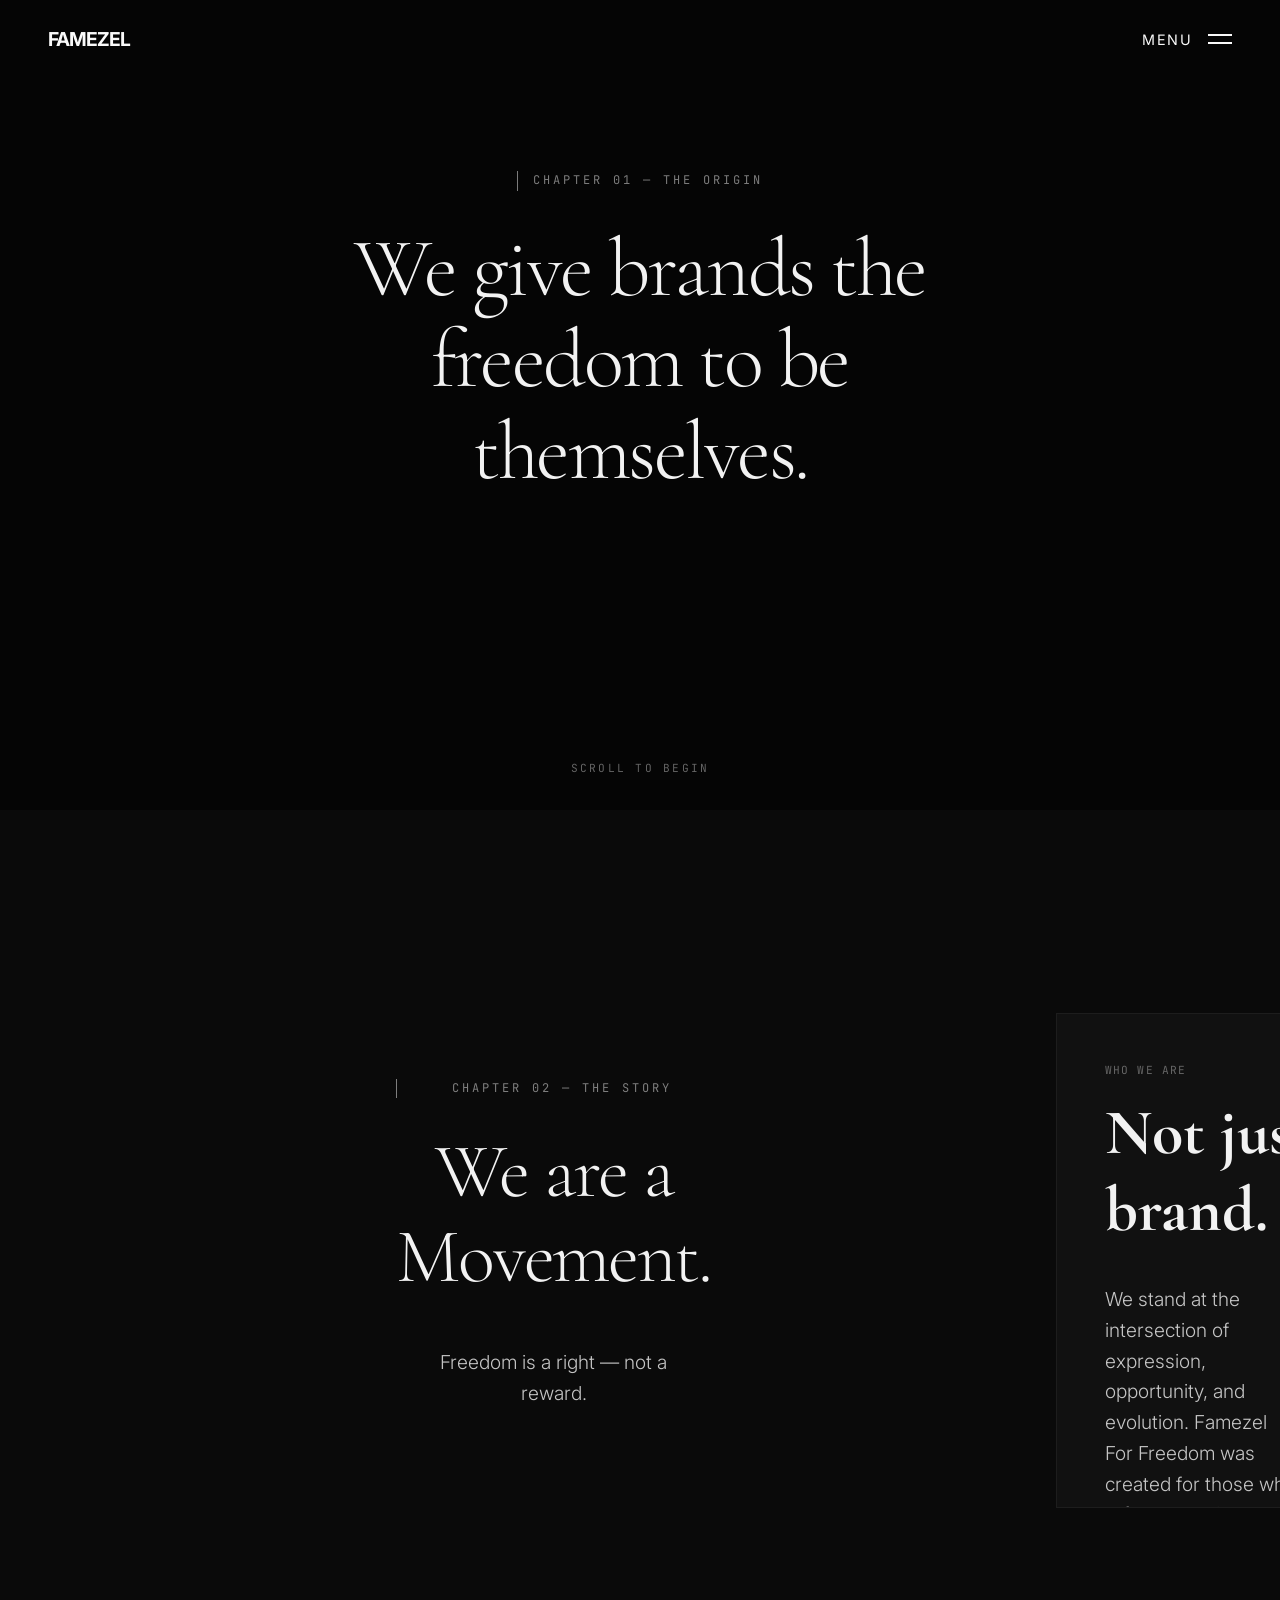
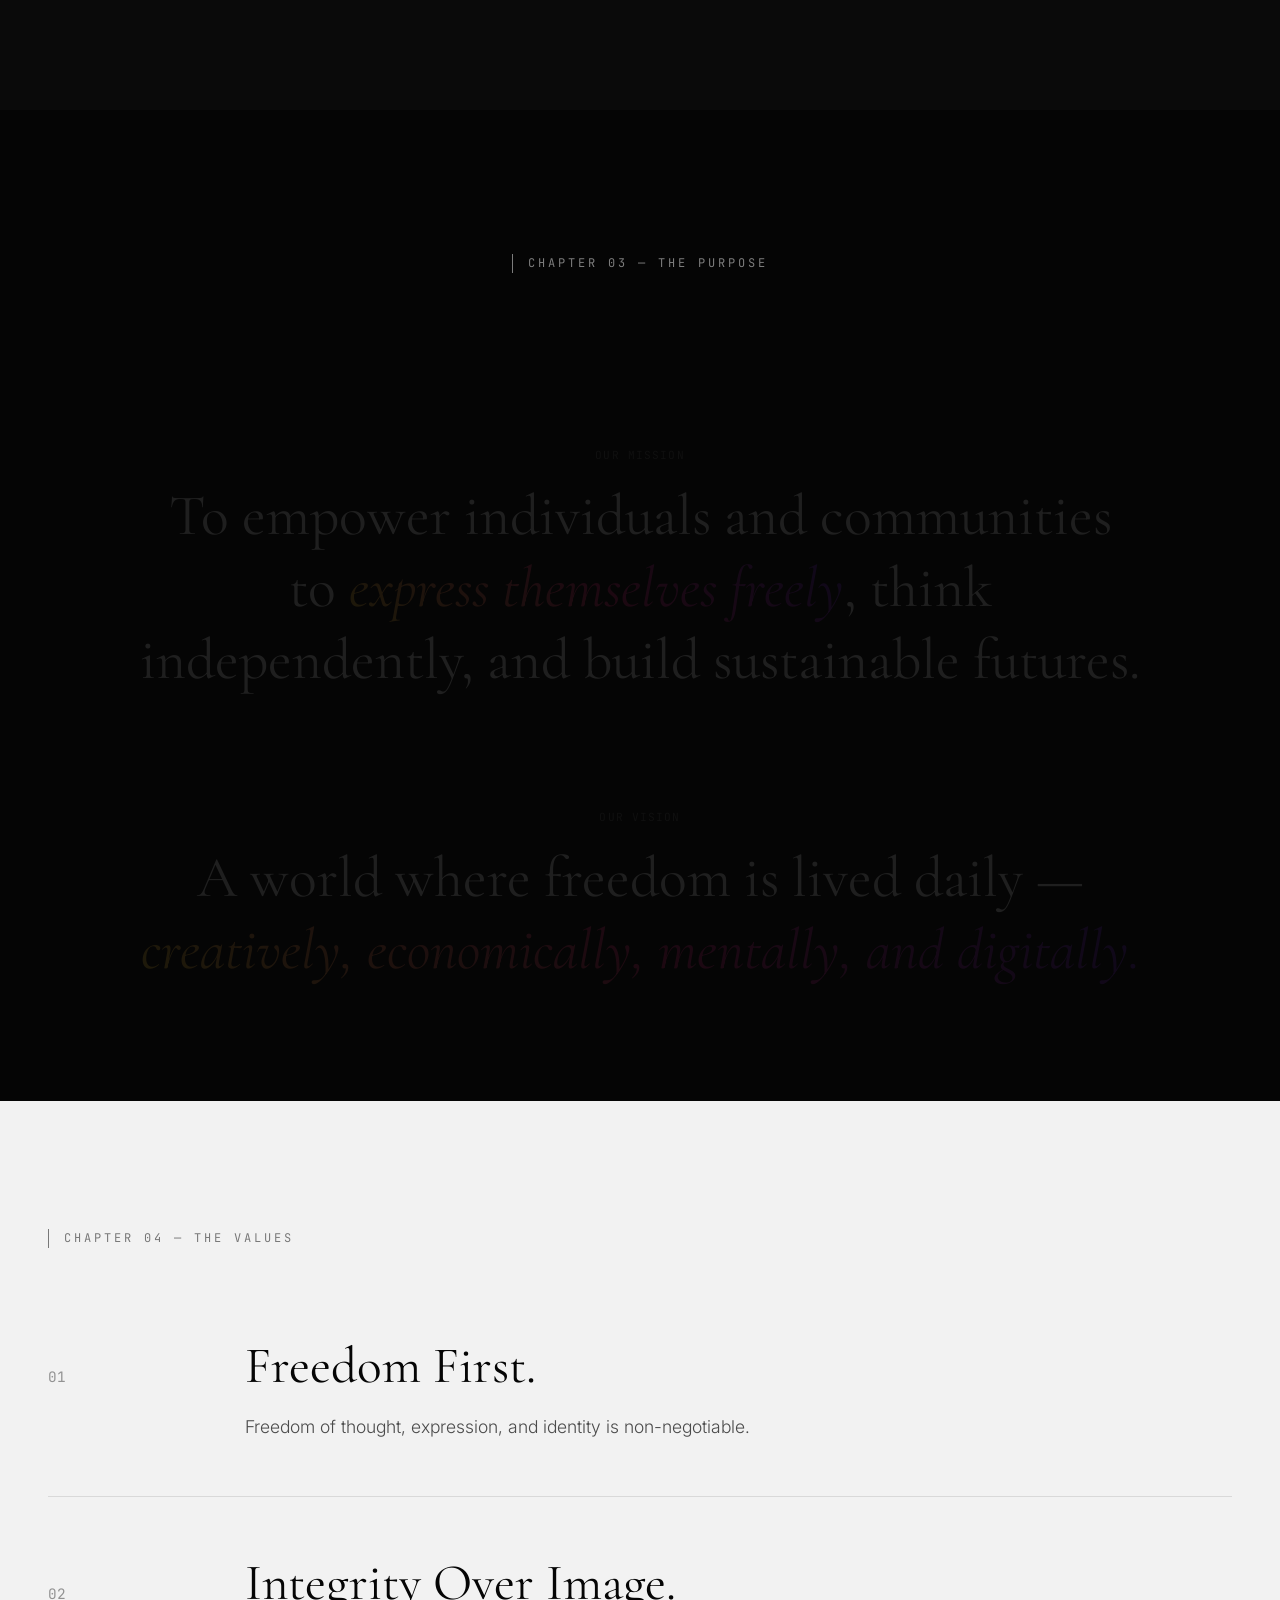
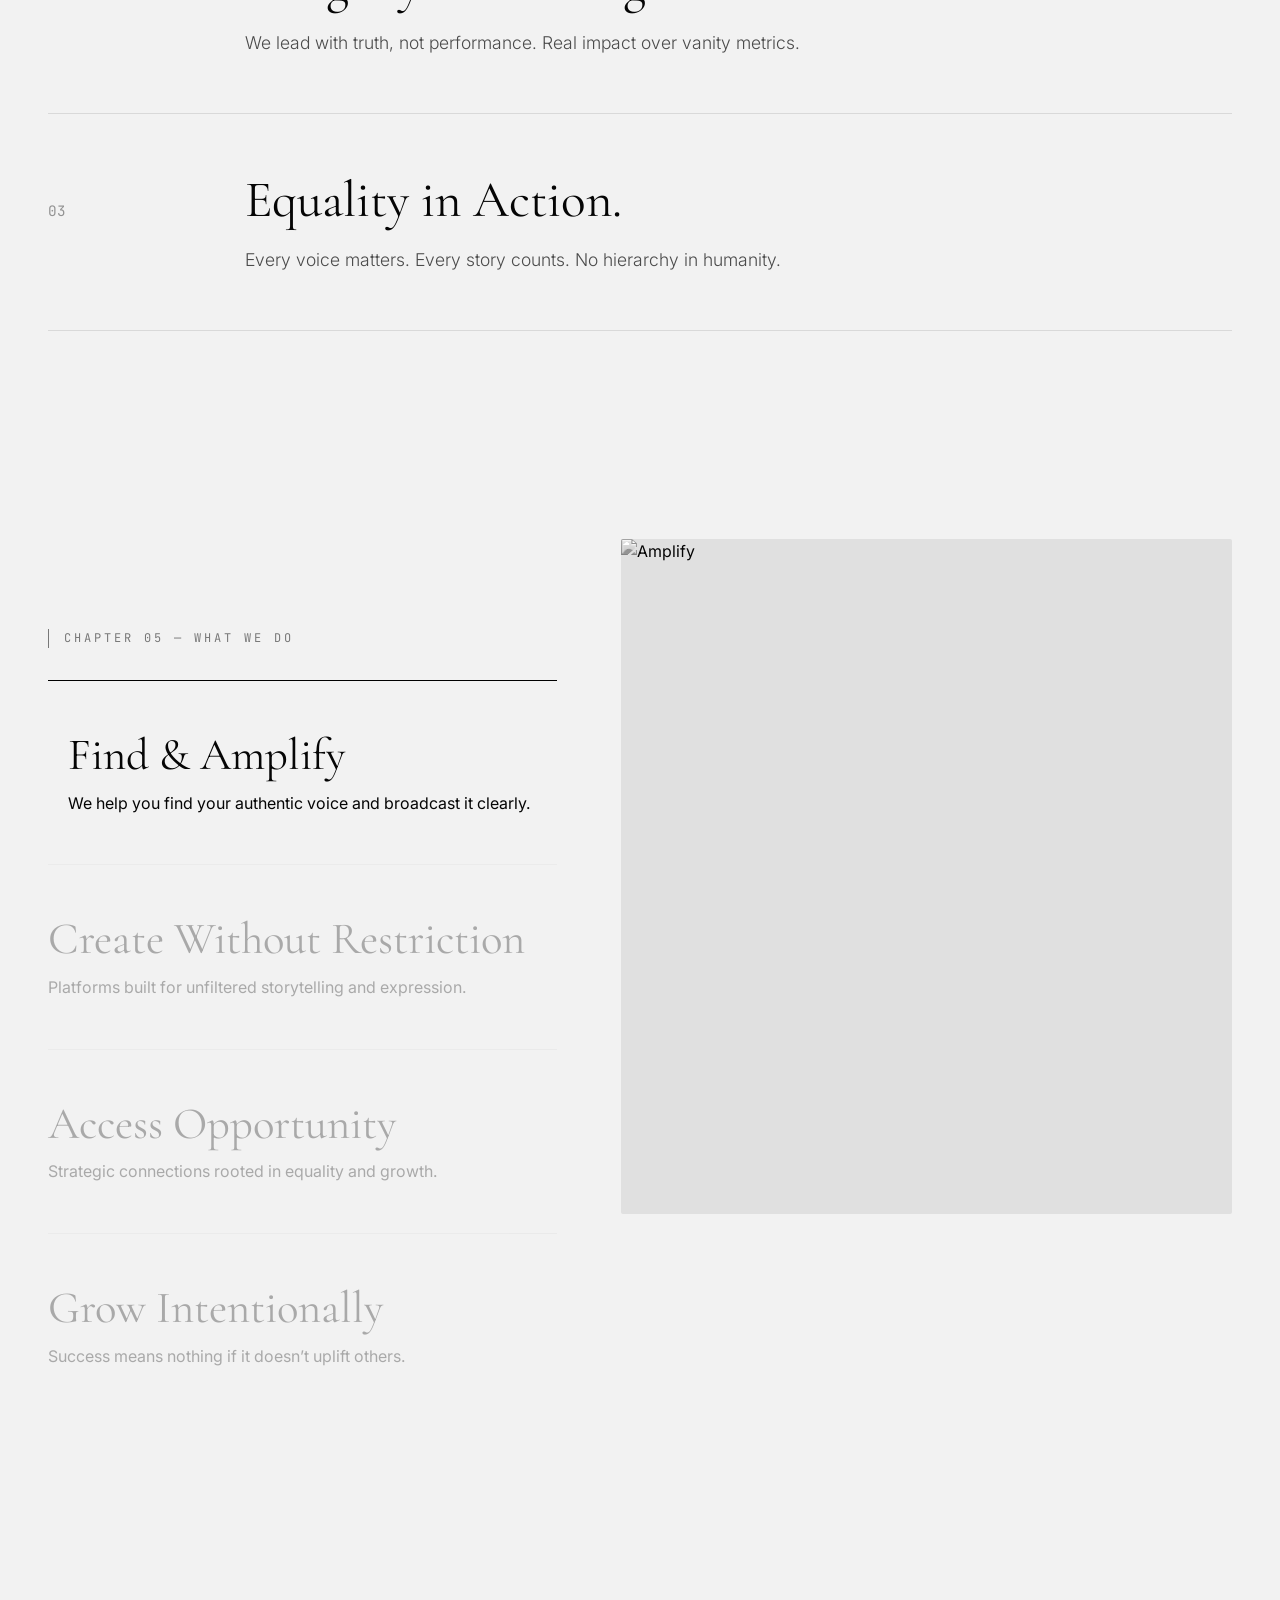
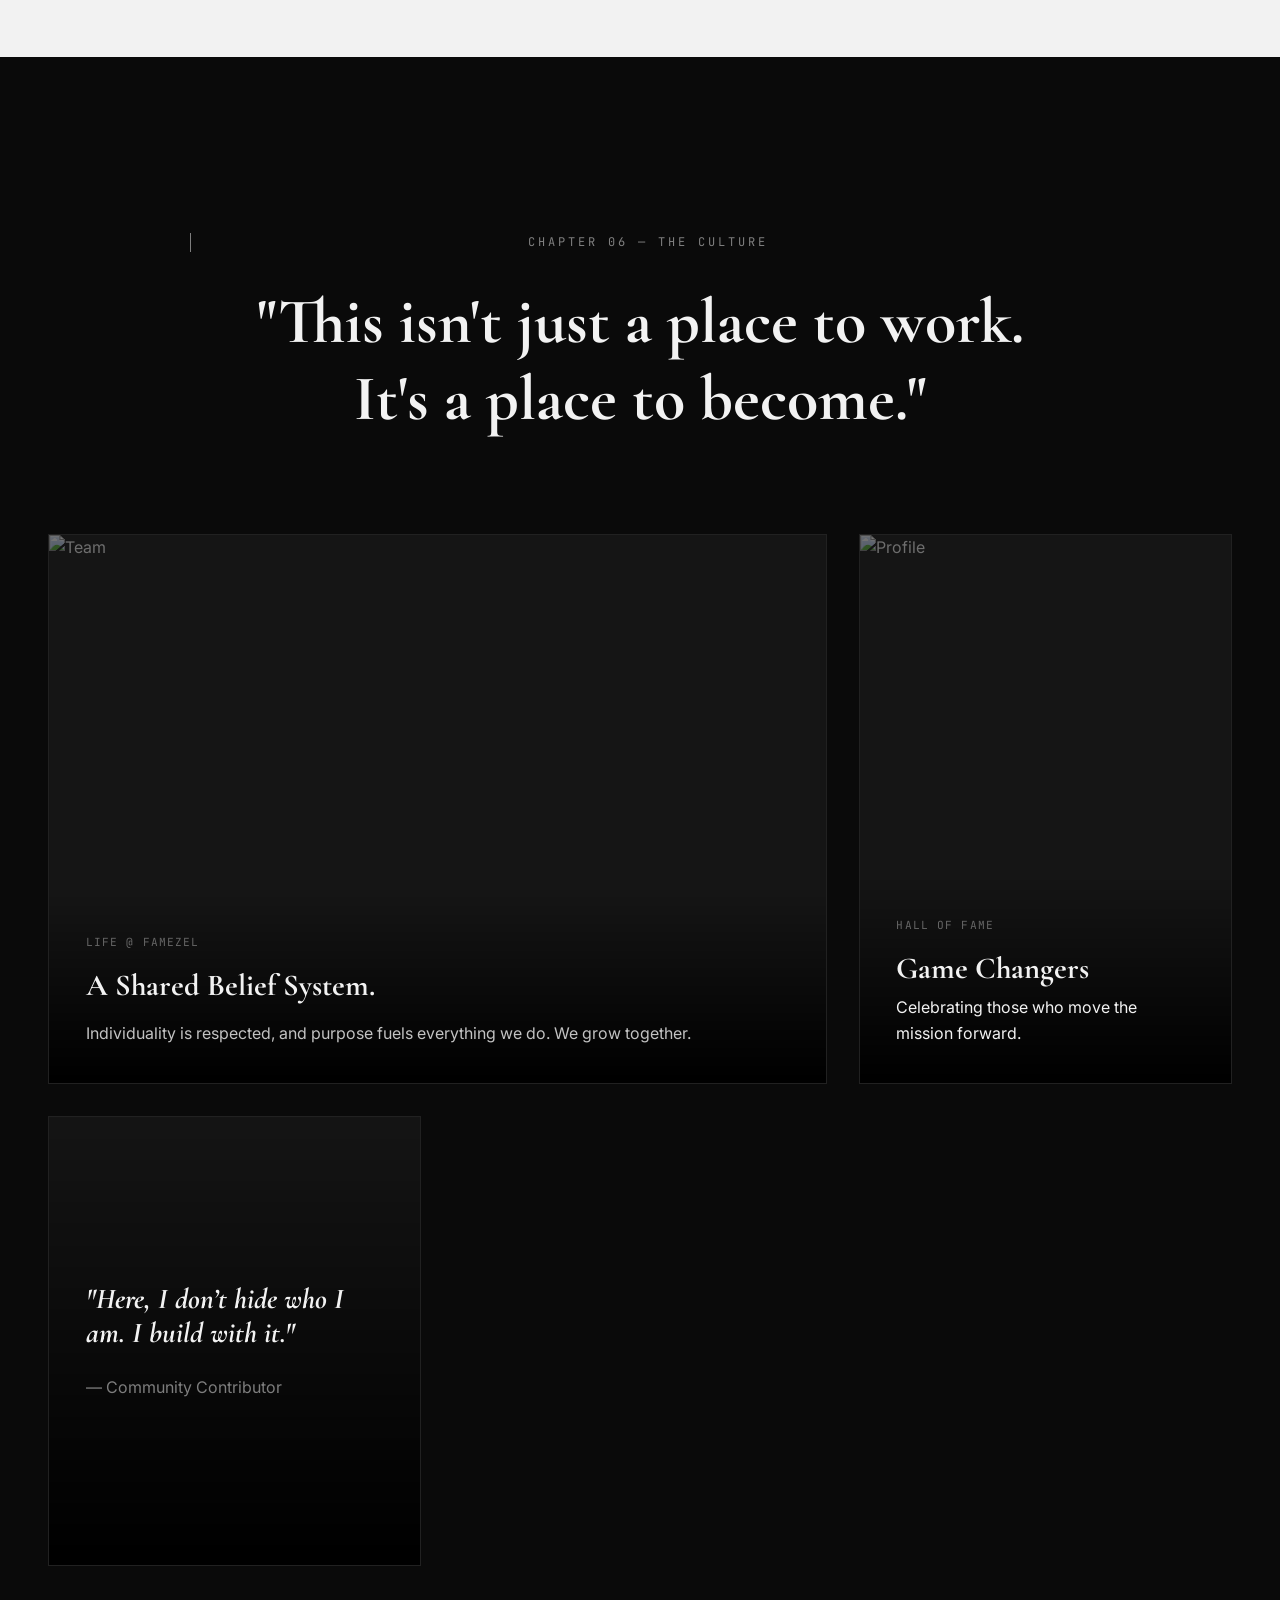
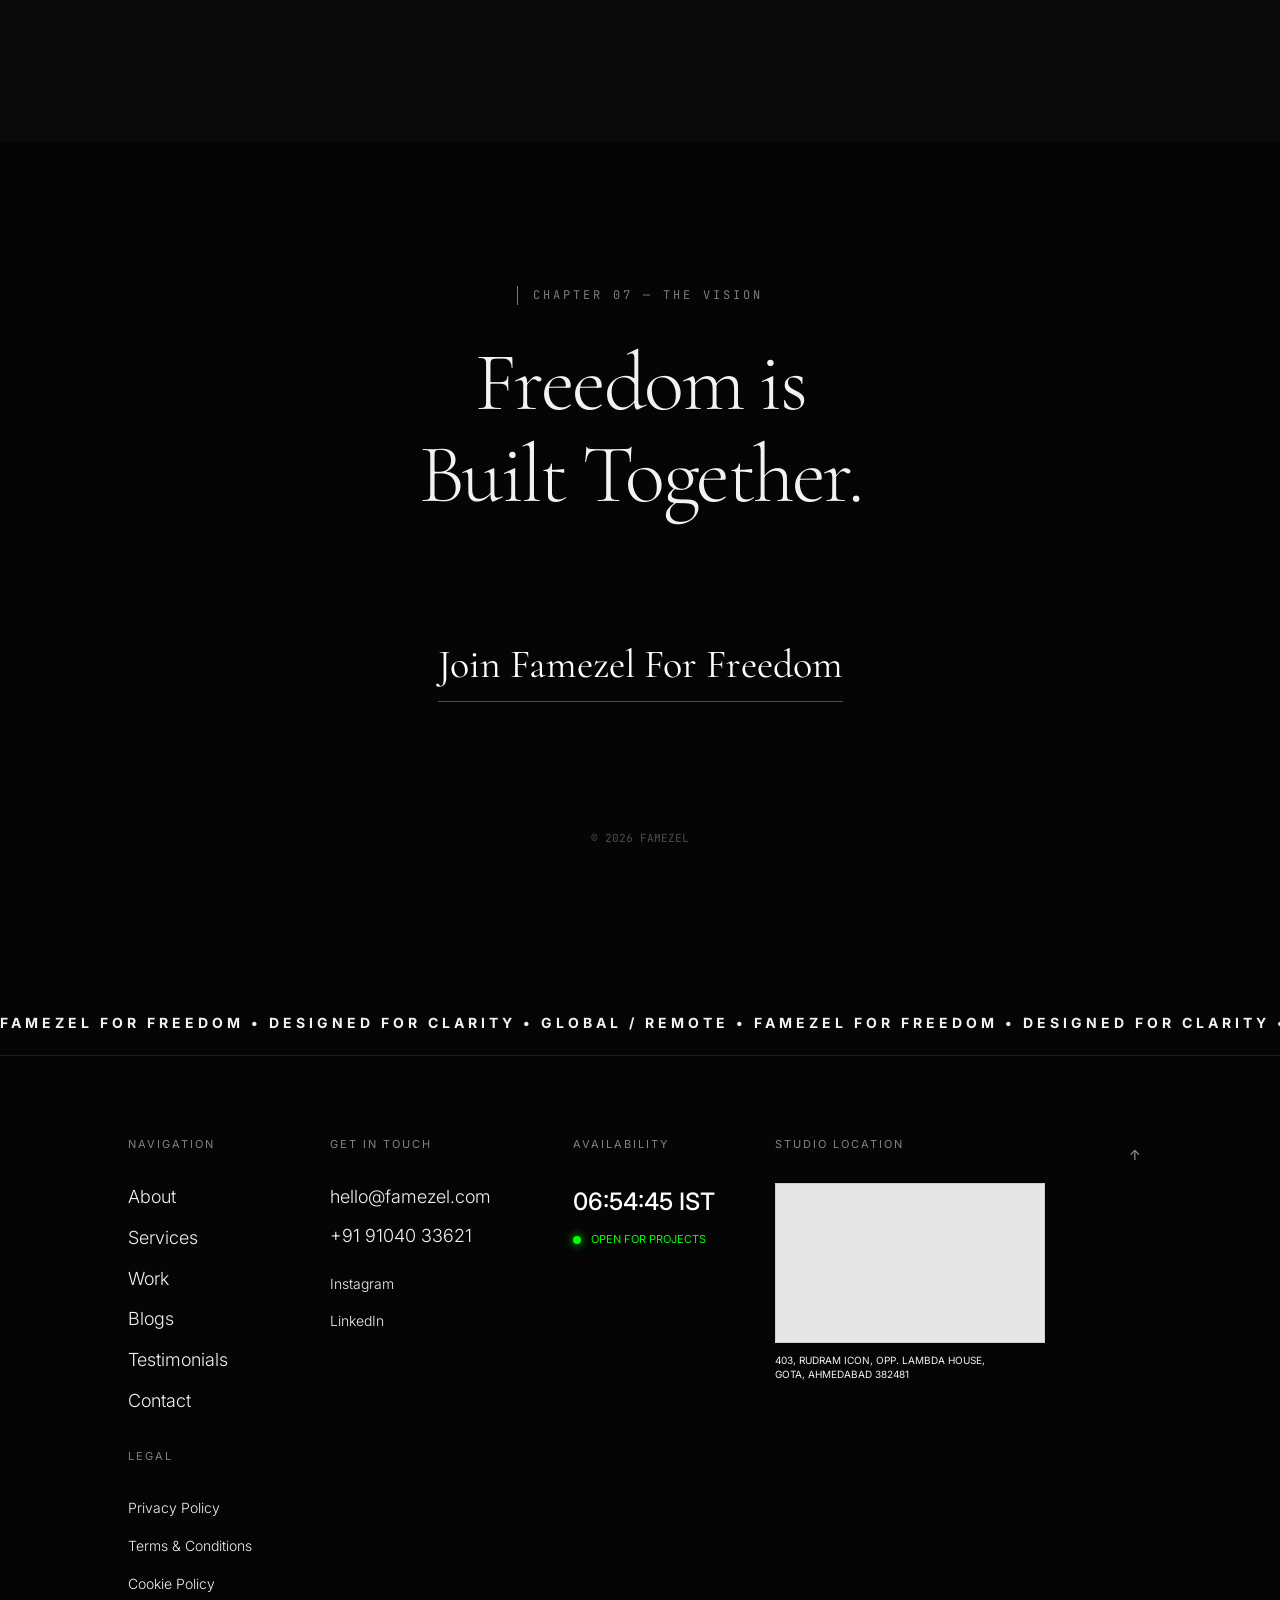
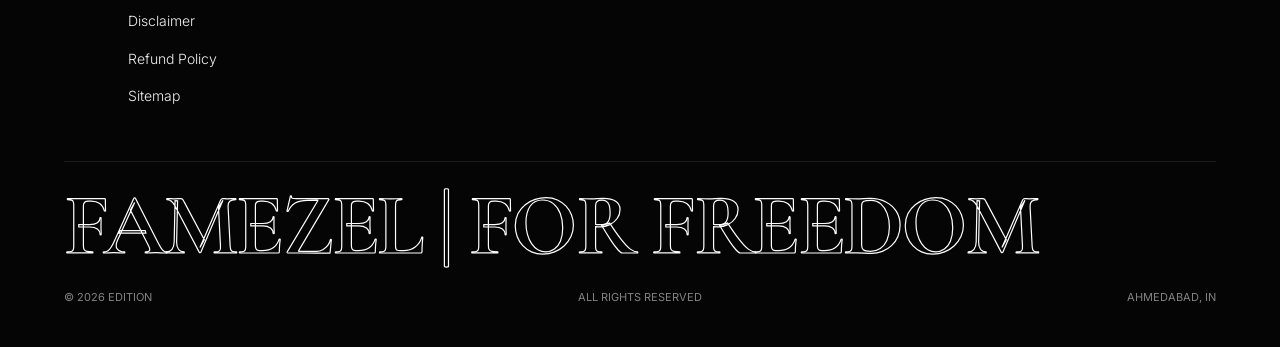
==== commit cbb6ded2: "Update about.html" ====
--- a/about.html
+++ b/about.html
@@ -10,9 +10,9 @@
     <meta property="og:title" content="About Us - FAMEZEL | For Freedom">
     <meta property="og:description" content="Discover Famezel's mission to empower brands with freedom of expression. Learn about our values, culture, and vision for authentic brand storytelling.">
     <meta property="og:type" content="website">
-    <meta property="og:url" content="https://famezel.com/About.html">
+    <meta property="og:url" content="https://famezel.com/about.html">
     <meta property="og:image" content="https://famezel.com/assets/og-image-about.jpg">
-    <link rel="canonical" href="https://famezel.com/About.html">
+    <link rel="canonical" href="https://famezel.com/about.html">
     
     <!-- Unified CSS System -->
     <link rel="stylesheet" href="style.css">
@@ -1421,4 +1421,4 @@
         });
     </script>
 </body>
-</html>+</html>
